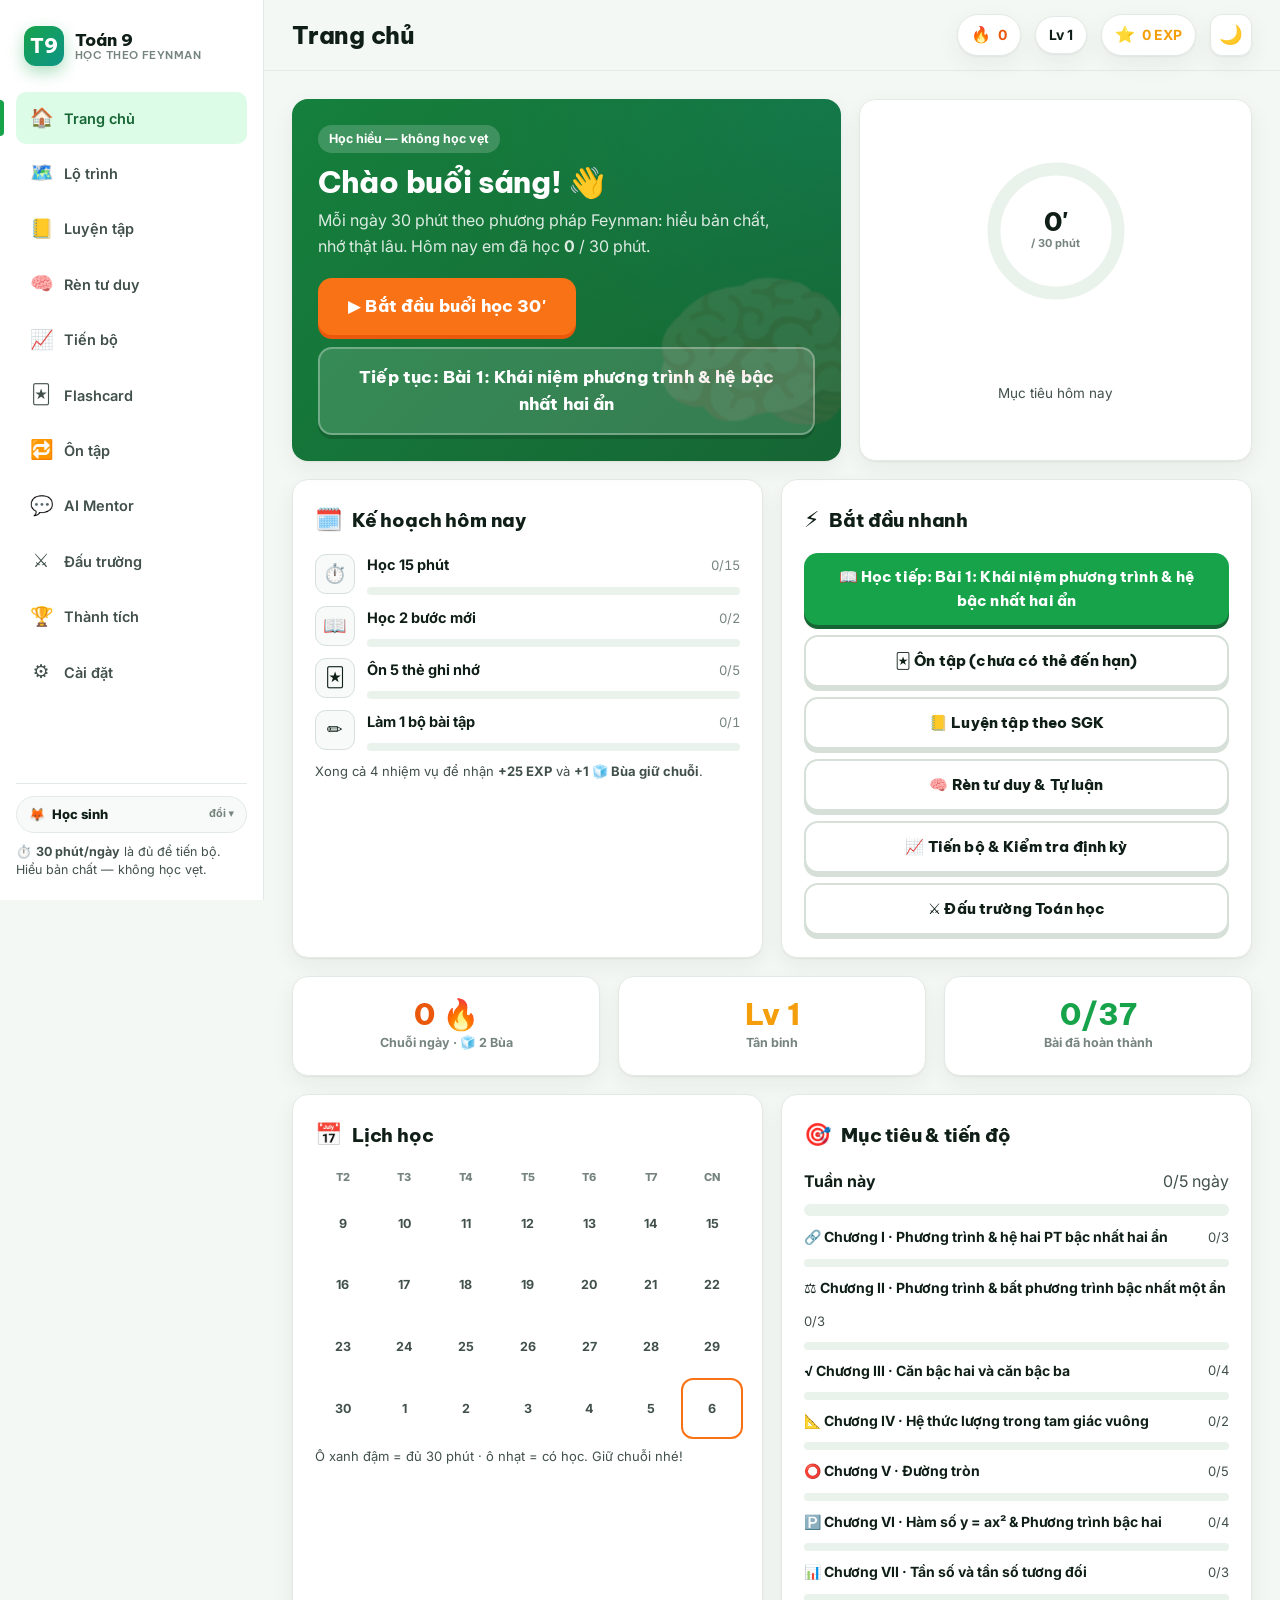
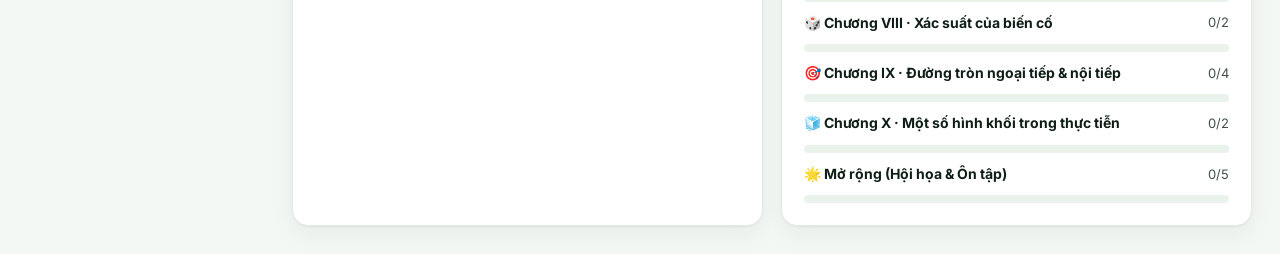
==== toan9-feynman/index.html @ 3c07d007 "Add files via upload" ====
<!doctype html>
<html lang="vi">
<head>
  <meta charset="utf-8" />
  <meta name="viewport" content="width=device-width, initial-scale=1, viewport-fit=cover" />
  <meta name="theme-color" content="#16a34a" />
  <meta name="description" content="Học Toán lớp 9 theo phương pháp Feynman: hiểu bản chất, nhớ thật lâu. 30 phút mỗi ngày, không học vẹt." />
  <title>Toán 9 · Học theo Feynman</title>

  <!-- Google Fonts: Be Vietnam Pro (tiêu đề) + Inter (nội dung). Có fallback font hệ thống nếu offline. -->
  <link rel="preconnect" href="https://fonts.googleapis.com" />
  <link rel="preconnect" href="https://fonts.gstatic.com" crossorigin />
  <link href="https://fonts.googleapis.com/css2?family=Be+Vietnam+Pro:wght@500;600;700;800&family=Inter:wght@400;500;600;700&display=swap" rel="stylesheet" />

  <link rel="stylesheet" href="assets/css/styles.css" />

  <!-- Lưới an toàn: bắt lỗi nạp file (404) và lỗi chạy để không bao giờ trắng trang. -->
  <script>
    window.__BOOT_ERRORS__ = [];
    window.addEventListener("error", function (e) {
      // Lỗi nạp tài nguyên (script/css): e.target là thẻ bị lỗi, không có e.message
      if (e && e.target && (e.target.tagName === "SCRIPT" || e.target.tagName === "LINK")) {
        window.__BOOT_ERRORS__.push("Không nạp được: " + (e.target.src || e.target.href));
      } else if (e && e.message) {
        window.__BOOT_ERRORS__.push(e.message);
      }
    }, true);
  </script>
  <link rel="manifest" href="manifest.webmanifest" />
  <meta name="theme-color" content="#16a34a" />
  <script>
    if ("serviceWorker" in navigator && /^https?:$/.test(location.protocol)) {
      window.addEventListener("load", function () {
        navigator.serviceWorker.register("sw.js").catch(function () {});
      });
    }
  </script>
</head>
<body>
  <div class="app">

    <!-- ===================== SIDEBAR (máy tính) ===================== -->
    <aside class="sidebar">
      <div class="brand">
        <div class="brand-mark">T9</div>
        <div class="brand-name">Toán 9<small>Học theo Feynman</small></div>
      </div>

      <nav class="nav">
        <a class="nav-item" href="#/dashboard"   data-route="dashboard"><span class="ic">🏠</span> Trang chủ</a>
        <a class="nav-item" href="#/lo-trinh"     data-route="lo-trinh"><span class="ic">🗺️</span> Lộ trình</a>
        <a class="nav-item" href="#/luyen-tap"    data-route="luyen-tap"><span class="ic">📒</span> Luyện tập</a>
        <a class="nav-item" href="#/tu-duy"        data-route="tu-duy"><span class="ic">🧠</span> Rèn tư duy</a>
        <a class="nav-item" href="#/tien-bo"       data-route="tien-bo"><span class="ic">📈</span> Tiến bộ</a>
        <a class="nav-item" href="#/flashcard"    data-route="flashcard"><span class="ic">🃏</span> Flashcard</a>
        <a class="nav-item" href="#/on-tap"       data-route="on-tap"><span class="ic">🔁</span> Ôn tập <span class="nav-badge" data-badge="ontap">0</span></a>
        <a class="nav-item" href="#/mentor"       data-route="mentor"><span class="ic">💬</span> AI Mentor</a>
        <a class="nav-item" href="#/game"         data-route="game"><span class="ic">⚔️</span> Đấu trường</a>
        <a class="nav-item" href="#/thanh-tich"   data-route="thanh-tich"><span class="ic">🏆</span> Thành tích</a>
        <a class="nav-item" href="#/cai-dat"      data-route="cai-dat"><span class="ic">⚙️</span> Cài đặt</a>
      </nav>

      <div class="sidebar-foot">
        <button class="profile-chip" id="profile-chip" title="Đổi thành viên">🦊 <span id="profile-chip-name">Học sinh</span> <small>đổi ▾</small></button>
        <p class="soft" style="font-size:12.5px;line-height:1.5">
          ⏱️ <b>30 phút/ngày</b> là đủ để tiến bộ.<br />
          Hiểu bản chất — không học vẹt.
        </p>
      </div>
    </aside>

    <!-- ===================== KHU VỰC CHÍNH ===================== -->
    <main class="main">

      <!-- Thanh trên cùng cho điện thoại -->
      <div class="mobile-top">
        <div class="brand">
          <div class="brand-mark">T9</div>
          <div class="brand-name">Toán 9<small>Học theo Feynman</small></div>
        </div>
        <a class="icon-btn" href="#/luyen-tap" title="Luyện tập" aria-label="Luyện tập">📒</a>
        <a class="icon-btn" href="#/game" title="Đấu trường" aria-label="Đấu trường">⚔️</a>
        <a class="icon-btn" href="#/thanh-tich" title="Thành tích" aria-label="Thành tích">🏆</a>
        <a class="icon-btn" href="#/cai-dat" title="Cài đặt" aria-label="Cài đặt">⚙️</a>
      </div>

      <!-- Thanh trên cùng cho máy tính -->
      <header class="topbar">
        <h1 id="view-title">Trang chủ</h1>
        <div class="spacer"></div>
        <span class="chip streak" id="chip-streak"><span class="ic flame">🔥</span> 0</span>
        <span class="chip" id="chip-level">Lv 1</span>
        <span class="chip exp" id="chip-exp"><span class="ic">⭐</span> 0 EXP</span>
        <button class="icon-btn" id="toggle-theme" title="Đổi giao diện sáng / tối" aria-label="Đổi giao diện sáng tối">🌙</button>
      </header>

      <!-- Nội dung từng trang được app.js dựng vào đây -->
      <div class="content">
        <div id="app-view"></div>
      </div>
    </main>

    <!-- Thanh điều hướng dưới cùng (điện thoại) -->
    <nav class="tabbar">
      <a href="#/dashboard"  data-route="dashboard"><span class="ic">🏠</span>Trang chủ</a>
      <a href="#/lo-trinh"   data-route="lo-trinh"><span class="ic">🗺️</span>Lộ trình</a>
      <a href="#/flashcard"  data-route="flashcard"><span class="ic">🃏</span>Thẻ</a>
      <a href="#/on-tap"     data-route="on-tap"><span class="ic">🔁</span>Ôn tập</a>
      <a href="#/mentor"     data-route="mentor"><span class="ic">💬</span>Mentor</a>
    </nav>

  </div>

  <!-- Vùng thông báo nổi + lớp pháo giấy khi hoàn thành -->
  <div class="toast-host"></div>
  <canvas id="confetti"></canvas>

  <!-- Nạp script THEO ĐÚNG THỨ TỰ phụ thuộc. Mỗi file gắn vào window.App. -->
  <script src="assets/js/data.js"></script>
  <script src="assets/js/storage.js"></script>
  <script src="assets/js/engine.js"></script>
  <script src="assets/js/app.js"></script>

  <!-- Watchdog: nếu sau khi tải xong mà nội dung vẫn trống, hiện hướng dẫn thay vì trắng trang. -->
  <script>
    (function () {
      function diagnose() {
        var view = document.getElementById("app-view");
        if (!view || view.innerHTML.trim().length > 0) return; // đã render OK → không làm gì

        var missing = [];
        if (!window.App || !window.App.DATA)    missing.push("data.js");
        if (!window.App || !window.App.Storage) missing.push("storage.js");
        if (!window.App || !window.App.Engine)  missing.push("engine.js");
        if (!window.App || !window.App.UI)      missing.push("app.js");

        var errs = window.__BOOT_ERRORS__ || [];
        var rows = "";
        if (missing.length) {
          rows +=
            '<p style="margin:0 0 10px"><b>Trình duyệt không nạp được các tệp:</b> ' +
            missing.join(", ") + ".</p>" +
            '<p style="margin:0 0 10px">Gần như chắc chắn do <b>máy chủ đang chạy sai thư mục gốc</b> ' +
            "(cổng 3000 thường là server của một dự án khác). Hãy thử một trong hai cách dưới đây.</p>";
        } else if (errs.length) {
          rows +=
            '<p style="margin:0 0 10px"><b>Có lỗi khi khởi động:</b></p><pre style="white-space:pre-wrap;' +
            'background:rgba(0,0,0,.05);padding:10px 12px;border-radius:10px;font-size:13px;margin:0 0 10px">' +
            errs.map(function (s) { return String(s); }).join("\n") + "</pre>";
        } else {
          rows += '<p style="margin:0 0 10px">Nội dung chưa hiện ra. Hãy thử tải lại trang (Ctrl/Cmd + Shift + R).</p>';
        }

        view.innerHTML =
          '<div style="max-width:640px;margin:32px auto;padding:24px 26px;border:1px solid rgba(0,0,0,.12);' +
          'border-radius:16px;font-family:system-ui,sans-serif;line-height:1.6;color:#1f2937;background:#fff">' +
          '<h2 style="margin:0 0 12px;font-size:20px">⚠️ Chưa tải được nội dung</h2>' +
          rows +
          '<p style="margin:14px 0 6px"><b>Cách 1 — Đơn giản nhất:</b> đóng máy chủ, rồi <b>nhấp đúp trực tiếp vào tệp ' +
          "<code>index.html</code></b> để mở bằng trình duyệt. Không cần server.</p>" +
          '<p style="margin:0 0 6px"><b>Cách 2 — Chạy server đúng thư mục:</b> mở terminal <b>ngay trong thư mục ' +
          "<code>toan9-feynman</code></b> (chứa <code>index.html</code>) rồi chạy <code>npx serve</code> " +
          "hoặc <code>py -m http.server 8000</code>, sau đó mở đúng cổng được in ra.</p>" +
          '<p style="margin:10px 0 0;color:#6b7280;font-size:13px">Mẹo: nhấn F12 → tab Console/Network để xem tệp nào bị lỗi 404.</p>' +
          "</div>";
      }
      if (document.readyState === "complete") setTimeout(diagnose, 600);
      else window.addEventListener("load", function () { setTimeout(diagnose, 600); });
    })();
  </script>
</body>
</html>
---- toan9-feynman/assets/css/styles.css ----
/* =========================================================================
   TOÁN 9 · FEYNMAN  —  Hệ thống thiết kế (Design System)
   -------------------------------------------------------------------------
   Triết lý màu: Xanh (phát triển/đúng) · Cam (lửa streak/năng lượng) · Trắng.
   Cảm hứng: Duolingo (nút bấm 3D) + Khan Academy (tiến độ rõ) + Notion (sạch).
   Toàn bộ theme điều khiển bằng CSS variables -> đổi Dark mode chỉ 1 dòng.
   ========================================================================= */

/* ----------------------------- 1. TOKENS -------------------------------- */
:root {
  /* Bảng màu thương hiệu */
  --green-500: #16a34a;
  --green-600: #15803d;
  --green-700: #166534;
  --green-100: #dcfce7;
  --teal-500:  #0d9488;
  --orange-500:#f97316;
  --orange-600:#ea580c;
  --amber-400: #fbbf24;
  --amber-500: #f59e0b;
  --rose-500:  #f43f5e;
  --sky-500:   #0ea5e9;
  --violet-500:#8b5cf6;

  /* Theme SÁNG (mặc định) */
  --bg:          #f4f8f5;
  --bg-2:        #eaf2ec;
  --surface:     #ffffff;
  --surface-2:   #f7faf8;
  --border:      #e3eae5;
  --border-2:    #d6e0d9;
  --ink:         #0f1f17;
  --ink-soft:    #41504a;
  --ink-faint:   #76847e;
  --brand:       var(--green-500);
  --brand-strong:var(--green-600);
  --brand-deep:  var(--green-700);
  --brand-soft:  var(--green-100);
  --accent:      var(--orange-500);
  --accent-deep: var(--orange-600);
  --gold:        var(--amber-500);
  --shadow:      0 1px 2px rgba(16,40,28,.06), 0 8px 24px rgba(16,40,28,.06);
  --shadow-lg:   0 12px 40px rgba(16,40,28,.14);
  --ring:        0 0 0 4px rgba(22,163,74,.18);

  /* Hình học */
  --r-sm: 10px;  --r: 16px;  --r-lg: 22px;  --r-pill: 999px;
  --pad: clamp(16px, 2.5vw, 28px);
  --maxw: 1180px;

  /* Chữ */
  --font-display: "Be Vietnam Pro", "Nunito", system-ui, sans-serif;
  --font-body: "Inter", "Be Vietnam Pro", system-ui, -apple-system, sans-serif;
  --font-mono: "JetBrains Mono", ui-monospace, "SFMono-Regular", monospace;
}

/* Theme TỐI */
html[data-theme="dark"] {
  --bg:          #0a1411;
  --bg-2:        #0d1a15;
  --surface:     #12201a;
  --surface-2:   #16271f;
  --border:      #213328;
  --border-2:    #2c4435;
  --ink:         #e7f0ea;
  --ink-soft:    #a9bcb2;
  --ink-faint:   #7c9088;
  --brand:       #22c55e;
  --brand-strong:#16a34a;
  --brand-deep:  #4ade80;
  --brand-soft:  #14321f;
  --accent:      #fb923c;
  --accent-deep: #f97316;
  --gold:        #fbbf24;
  --shadow:      0 1px 2px rgba(0,0,0,.3), 0 10px 30px rgba(0,0,0,.4);
  --shadow-lg:   0 16px 50px rgba(0,0,0,.55);
  --ring:        0 0 0 4px rgba(34,197,94,.25);
}

/* --------------------------- 2. RESET / BASE ---------------------------- */
*, *::before, *::after { box-sizing: border-box; }
* { margin: 0; }
html { -webkit-text-size-adjust: 100%; scroll-behavior: smooth; }
body {
  font-family: var(--font-body);
  background: var(--bg);
  color: var(--ink);
  line-height: 1.6;
  font-size: 16px;
  -webkit-font-smoothing: antialiased;
  text-rendering: optimizeLegibility;
  min-height: 100dvh;
  transition: background .35s ease, color .35s ease;
}
h1, h2, h3, h4, h5 { font-family: var(--font-display); line-height: 1.18; font-weight: 800; letter-spacing: -.01em; }
a { color: inherit; text-decoration: none; }
button, input, textarea, select { font: inherit; color: inherit; }
button { cursor: pointer; border: none; background: none; }
img, svg, canvas { display: block; max-width: 100%; }
ul { list-style: none; padding: 0; }
::selection { background: var(--brand-soft); color: var(--brand-deep); }
:focus-visible { outline: none; box-shadow: var(--ring); border-radius: var(--r-sm); }

/* Thanh cuộn mảnh */
*::-webkit-scrollbar { width: 10px; height: 10px; }
*::-webkit-scrollbar-thumb { background: var(--border-2); border-radius: 999px; border: 2px solid var(--bg); }
*::-webkit-scrollbar-track { background: transparent; }

/* --------------------------- 3. KHUNG LAYOUT ---------------------------- */
.app {
  display: grid;
  grid-template-columns: 264px 1fr;
  min-height: 100dvh;
}

/* Sidebar (desktop) */
.sidebar {
  position: sticky; top: 0; align-self: start;
  height: 100dvh;
  background: var(--surface);
  border-right: 1px solid var(--border);
  display: flex; flex-direction: column;
  padding: 20px 16px;
  gap: 6px;
  z-index: 30;
}
.brand { display: flex; align-items: center; gap: 11px; padding: 6px 8px 16px; }
.brand-mark {
  width: 40px; height: 40px; border-radius: 12px; flex-shrink: 0;
  background: linear-gradient(135deg, var(--brand) 0%, var(--teal-500) 100%);
  display: grid; place-items: center; color: #fff; font-weight: 800;
  font-family: var(--font-display); font-size: 20px;
  box-shadow: 0 6px 16px rgba(22,163,74,.35);
}
.brand-name { font-family: var(--font-display); font-weight: 800; font-size: 17px; line-height: 1.1; }
.brand-name small { display: block; font-size: 11px; font-weight: 600; color: var(--ink-faint); letter-spacing: .04em; text-transform: uppercase; }

.nav { display: flex; flex-direction: column; gap: 3px; margin-top: 4px; }
.nav-item {
  display: flex; align-items: center; gap: 12px;
  padding: 11px 14px; border-radius: var(--r-sm);
  color: var(--ink-soft); font-weight: 600; font-size: 14.5px;
  transition: background .15s, color .15s, transform .08s;
  position: relative;
}
.nav-item .ic { font-size: 19px; width: 22px; text-align: center; }
.nav-item:hover { background: var(--surface-2); color: var(--ink); }
.nav-item.active { background: var(--brand-soft); color: var(--brand-deep); }
.nav-item.active::before {
  content: ""; position: absolute; left: -16px; top: 8px; bottom: 8px;
  width: 4px; border-radius: 0 4px 4px 0; background: var(--brand);
}
.nav-badge {
  margin-left: auto; background: var(--accent); color: #fff;
  font-size: 11px; font-weight: 800; padding: 1px 8px; border-radius: 999px; min-width: 20px; text-align: center;
}
.sidebar-foot { margin-top: auto; padding-top: 12px; border-top: 1px solid var(--border); }

/* Vùng nội dung chính */
.main { min-width: 0; display: flex; flex-direction: column; }
.topbar {
  position: sticky; top: 0; z-index: 20;
  display: flex; align-items: center; gap: 14px;
  padding: 14px var(--pad);
  background: color-mix(in srgb, var(--bg) 82%, transparent);
  backdrop-filter: saturate(140%) blur(10px);
  border-bottom: 1px solid var(--border);
}
.topbar h1 { font-size: clamp(18px, 2.4vw, 24px); }
.topbar .spacer { flex: 1; }
.content { padding: var(--pad); max-width: var(--maxw); width: 100%; margin: 0 auto; }
.view { animation: fade-up .4s cubic-bezier(.2,.7,.2,1) both; }

/* Mobile nav (ẩn ở desktop) */
.mobile-top, .tabbar { display: none; }

/* --------------------------- 4. STAT CHIPS ------------------------------ */
.chip {
  display: inline-flex; align-items: center; gap: 7px;
  background: var(--surface); border: 1px solid var(--border);
  padding: 7px 13px; border-radius: var(--r-pill);
  font-weight: 700; font-size: 14px; box-shadow: var(--shadow);
}
.chip .ic { font-size: 16px; }
.chip.streak { color: var(--accent-deep); }
.chip.exp { color: var(--gold); }
.icon-btn {
  width: 42px; height: 42px; border-radius: 12px;
  display: grid; place-items: center; font-size: 19px;
  background: var(--surface); border: 1px solid var(--border);
  box-shadow: var(--shadow); transition: transform .12s, background .15s;
}
.icon-btn:hover { transform: translateY(-1px); background: var(--surface-2); }
.icon-btn:active { transform: translateY(0); }

/* --------------------------- 5. CARD & BUTTON --------------------------- */
.card {
  background: var(--surface); border: 1px solid var(--border);
  border-radius: var(--r); padding: 22px;
  box-shadow: var(--shadow);
}
.card-pad-lg { padding: 26px; }
.section-title { display: flex; align-items: center; gap: 10px; margin-bottom: 16px; }
.section-title h2 { font-size: 19px; }
.section-title .ic { font-size: 22px; }
.muted { color: var(--ink-faint); }
.soft  { color: var(--ink-soft); }

/* Nút "bấm được" kiểu Duolingo: có viền đáy 3D */
.btn {
  --c: var(--brand); --c2: var(--brand-deep);
  display: inline-flex; align-items: center; justify-content: center; gap: 9px;
  font-family: var(--font-display); font-weight: 800; font-size: 15px;
  color: #fff; background: var(--c);
  padding: 12px 22px; border-radius: 14px;
  box-shadow: 0 4px 0 var(--c2); border: none;
  transition: transform .06s ease, box-shadow .06s ease, filter .15s;
  letter-spacing: .01em; text-transform: none;
}
.btn:hover { filter: brightness(1.04); }
.btn:active { transform: translateY(3px); box-shadow: 0 1px 0 var(--c2); }
.btn:disabled { opacity: .5; cursor: not-allowed; transform: none; box-shadow: 0 4px 0 var(--c2); }
.btn.accent { --c: var(--accent); --c2: var(--accent-deep); }
.btn.ghost {
  color: var(--ink); background: var(--surface);
  border: 2px solid var(--border-2); box-shadow: 0 4px 0 var(--border-2);
}
.btn.ghost:active { box-shadow: 0 1px 0 var(--border-2); }
.btn.sm { padding: 8px 15px; font-size: 13.5px; border-radius: 11px; box-shadow: 0 3px 0 var(--c2); }
.btn.lg { padding: 15px 30px; font-size: 17px; }
.btn.block { display: flex; width: 100%; }

.pill {
  display: inline-flex; align-items: center; gap: 6px;
  font-size: 12.5px; font-weight: 700; padding: 4px 11px;
  border-radius: 999px; background: var(--surface-2); color: var(--ink-soft);
  border: 1px solid var(--border);
}
.pill.green { background: var(--brand-soft); color: var(--brand-deep); border-color: transparent; }
.pill.orange{ background: color-mix(in srgb, var(--accent) 16%, transparent); color: var(--accent-deep); border-color: transparent; }
.pill.gold  { background: color-mix(in srgb, var(--gold) 20%, transparent); color: var(--amber-500); border-color: transparent; }

/* --------------------------- 6. TIẾN ĐỘ -------------------------------- */
.progress { height: 12px; background: var(--bg-2); border-radius: 999px; overflow: hidden; }
.progress > span {
  display: block; height: 100%; border-radius: 999px;
  background: linear-gradient(90deg, var(--brand) 0%, var(--teal-500) 100%);
  transition: width .8s cubic-bezier(.2,.8,.2,1);
}
.progress.thin { height: 8px; }

/* Vòng tròn tiến độ (SVG) */
.ring-wrap { position: relative; display: grid; place-items: center; }
.ring-wrap .ring-label { position: absolute; text-align: center; }
.ring-wrap .ring-label .big { font-family: var(--font-display); font-weight: 800; font-size: 26px; line-height: 1; }
.ring-wrap .ring-label .sub { font-size: 11px; color: var(--ink-faint); font-weight: 700; }
.ring-bg { stroke: var(--bg-2); }
.ring-fg { stroke: var(--brand); stroke-linecap: round; transition: stroke-dashoffset 1s cubic-bezier(.2,.8,.2,1); }

/* --------------------------- 7. DASHBOARD GRID -------------------------- */
.grid { display: grid; gap: 18px; }
.cols-3 { grid-template-columns: repeat(3, 1fr); }
.cols-2 { grid-template-columns: repeat(2, 1fr); }
.dash-hero {
  grid-template-columns: 1.4fr 1fr;
  align-items: stretch;
}
.hero-card {
  background:
    radial-gradient(120% 140% at 100% 0%, color-mix(in srgb, var(--teal-500) 22%, transparent) 0%, transparent 55%),
    linear-gradient(135deg, var(--brand-strong), var(--brand-deep));
  color: #fff; border: none; overflow: hidden; position: relative;
}
.hero-card h2 { font-size: clamp(22px, 3vw, 30px); color: #fff; }
.hero-card .lead { color: rgba(255,255,255,.85); max-width: 46ch; margin: 8px 0 18px; }
.hero-card .deco {
  position: absolute; right: -30px; bottom: -40px; font-size: 180px; opacity: .12; transform: rotate(-12deg); pointer-events: none;
}

/* Lịch streak */
.calendar { display: grid; grid-template-columns: repeat(7, 1fr); gap: 6px; }
.cal-dow { text-align: center; font-size: 11px; font-weight: 800; color: var(--ink-faint); padding-bottom: 4px; }
.cal-cell {
  aspect-ratio: 1; border-radius: 9px; display: grid; place-items: center;
  font-size: 12.5px; font-weight: 700; color: var(--ink-soft);
  background: var(--surface-2); border: 1px solid var(--border);
}
.cal-cell.empty { background: transparent; border: none; }
.cal-cell.done { background: var(--brand); color: #fff; border-color: transparent; box-shadow: 0 4px 10px rgba(22,163,74,.3); }
.cal-cell.today { outline: 2px solid var(--accent); outline-offset: 1px; }
.cal-cell.partial { background: var(--brand-soft); color: var(--brand-deep); border-color: transparent; }

/* --------------------------- 8. LỘ TRÌNH (PATH) ------------------------- */
.chapter { margin-bottom: 26px; }
.chapter-head { display: flex; align-items: center; gap: 12px; margin-bottom: 14px; }
.chapter-icon { width: 44px; height: 44px; border-radius: 13px; display: grid; place-items: center; font-size: 22px; color: #fff; flex-shrink: 0; }
.lesson-grid { display: grid; grid-template-columns: repeat(auto-fill, minmax(225px, 1fr)); gap: 14px; }
.lesson-card {
  background: var(--surface); border: 1px solid var(--border); border-radius: var(--r);
  padding: 18px; box-shadow: var(--shadow); cursor: pointer;
  transition: transform .14s ease, box-shadow .14s ease, border-color .14s;
  display: flex; flex-direction: column; gap: 10px; position: relative; overflow: hidden;
}
.lesson-card:hover { transform: translateY(-3px); box-shadow: var(--shadow-lg); border-color: var(--border-2); }
.lesson-card .l-emoji { font-size: 30px; }
.lesson-card h3 { font-size: 16px; }
.lesson-card.locked { opacity: .6; cursor: not-allowed; }
.lesson-card.locked:hover { transform: none; box-shadow: var(--shadow); }
.lesson-card .done-tick {
  position: absolute; top: 12px; right: 12px; width: 26px; height: 26px; border-radius: 50%;
  background: var(--brand); color: #fff; display: grid; place-items: center; font-size: 15px; font-weight: 800;
}
.lesson-card .l-progress { margin-top: auto; }

/* --------------------------- 9. BÀI HỌC FEYNMAN ------------------------- */
.lesson-layout { display: grid; grid-template-columns: 240px 1fr; gap: 22px; align-items: start; }
.steps-rail { position: sticky; top: 86px; display: flex; flex-direction: column; gap: 4px; }
.step-link {
  display: flex; gap: 12px; align-items: flex-start; padding: 12px 14px; border-radius: 12px;
  color: var(--ink-soft); transition: background .15s; cursor: pointer;
}
.step-link:hover { background: var(--surface-2); }
.step-link.active { background: var(--brand-soft); }
.step-link.active .step-num { background: var(--brand); color: #fff; }
.step-link.active .step-t { color: var(--brand-deep); }
.step-link.done .step-num { background: var(--brand); color: #fff; }
.step-num {
  width: 28px; height: 28px; border-radius: 50%; flex-shrink: 0;
  background: var(--bg-2); color: var(--ink-soft); display: grid; place-items: center;
  font-weight: 800; font-size: 14px; font-family: var(--font-display);
}
.step-t { font-weight: 700; font-size: 13.5px; line-height: 1.3; }
.step-t small { display: block; font-weight: 600; font-size: 11.5px; color: var(--ink-faint); }

.step-panel { animation: fade-up .35s ease both; }
.step-eyebrow { display: inline-flex; align-items: center; gap: 8px; font-weight: 800; font-size: 12.5px; letter-spacing: .08em; text-transform: uppercase; color: var(--brand); margin-bottom: 8px; }
.prose { font-size: 16.5px; color: var(--ink-soft); }
.prose p { margin: 0 0 14px; }
.prose strong { color: var(--ink); font-weight: 700; }
.prose h3 { color: var(--ink); margin: 22px 0 10px; font-size: 18px; }
.prose ul.bullets { display: flex; flex-direction: column; gap: 8px; margin: 0 0 14px; }
.prose ul.bullets li { padding-left: 26px; position: relative; }
.prose ul.bullets li::before { content: "✦"; position: absolute; left: 0; color: var(--brand); font-weight: 800; }

/* Hộp ẩn dụ "giải thích như cho lớp 5" */
.eli5 {
  background: linear-gradient(135deg, color-mix(in srgb, var(--gold) 14%, var(--surface)), var(--surface));
  border: 1px solid color-mix(in srgb, var(--gold) 40%, var(--border));
  border-radius: var(--r); padding: 18px 20px; margin: 4px 0 18px;
  display: flex; gap: 14px;
}
.eli5 .e-ic { font-size: 30px; line-height: 1; }
.eli5 .e-body { font-size: 16.5px; }
.eli5 .e-body b { color: var(--ink); }

/* Thẻ ứng dụng thực tế */
.apps-grid { display: grid; grid-template-columns: repeat(auto-fit, minmax(220px,1fr)); gap: 14px; }
.app-card { background: var(--surface-2); border: 1px solid var(--border); border-radius: var(--r); padding: 16px; }
.app-card .a-ic { font-size: 26px; margin-bottom: 8px; }
.app-card h4 { font-size: 15px; margin-bottom: 5px; }
.app-card p { font-size: 14px; color: var(--ink-soft); margin: 0; }

/* Minh hoạ SVG */
.figure { background: var(--surface-2); border: 1px solid var(--border); border-radius: var(--r); padding: 18px; text-align: center; }
.figure figcaption { margin-top: 10px; font-size: 13.5px; color: var(--ink-faint); font-weight: 600; }
.figure svg { margin: 0 auto; }

/* Bước 4 – ô tự giải thích */
.feynman-box textarea {
  width: 100%; min-height: 130px; resize: vertical;
  background: var(--surface-2); border: 1.5px solid var(--border-2);
  border-radius: var(--r); padding: 14px 16px; font-size: 15.5px; line-height: 1.6;
  transition: border-color .15s, box-shadow .15s;
}
.feynman-box textarea:focus { border-color: var(--brand); box-shadow: var(--ring); }
.feedback { margin-top: 16px; border-radius: var(--r); padding: 16px 18px; animation: fade-up .35s ease both; }
.feedback.good { background: var(--brand-soft); border: 1px solid color-mix(in srgb, var(--brand) 35%, transparent); }
.feedback.mid  { background: color-mix(in srgb, var(--gold) 14%, var(--surface)); border: 1px solid color-mix(in srgb, var(--gold) 40%, var(--border)); }
.feedback h4 { margin-bottom: 8px; }
.cover-meter { height: 10px; border-radius: 999px; background: var(--bg-2); overflow: hidden; margin: 10px 0; }
.cover-meter > span { display: block; height: 100%; background: linear-gradient(90deg, var(--gold), var(--brand)); transition: width .8s; }
.kw { display: inline-flex; align-items: center; gap: 5px; padding: 3px 10px; border-radius: 999px; font-size: 12.5px; font-weight: 700; margin: 3px 4px 0 0; }
.kw.hit { background: var(--brand-soft); color: var(--brand-deep); }
.kw.miss{ background: color-mix(in srgb, var(--rose-500) 14%, transparent); color: var(--rose-500); }

/* --------------------------- 10. BÀI TẬP / QUIZ ------------------------- */
.tabs { display: inline-flex; gap: 4px; background: var(--surface-2); border: 1px solid var(--border); padding: 4px; border-radius: 14px; }
.tab { padding: 8px 16px; border-radius: 10px; font-weight: 700; font-size: 14px; color: var(--ink-soft); transition: .15s; }
.tab.active { background: var(--surface); color: var(--ink); box-shadow: var(--shadow); }
.tab .dot { display: inline-block; width: 8px; height: 8px; border-radius: 50%; margin-right: 6px; }
.tab[data-d="easy"] .dot { background: var(--brand); }
.tab[data-d="medium"] .dot { background: var(--gold); }
.tab[data-d="hard"] .dot { background: var(--rose-500); }

.q-card { background: var(--surface); border: 1px solid var(--border); border-radius: var(--r); padding: 22px; box-shadow: var(--shadow); }
.q-head { display: flex; align-items: center; gap: 12px; margin-bottom: 6px; }
.q-counter { font-family: var(--font-display); font-weight: 800; color: var(--ink-faint); font-size: 14px; }
.q-text { font-size: 18px; font-weight: 600; margin: 8px 0 18px; color: var(--ink); }
.q-text .math { font-family: var(--font-mono); background: var(--surface-2); padding: 1px 6px; border-radius: 6px; }

.options { display: grid; gap: 10px; }
.opt {
  text-align: left; padding: 14px 16px; border-radius: 14px;
  background: var(--surface); border: 2px solid var(--border-2);
  font-weight: 600; font-size: 15.5px; transition: .12s; display: flex; align-items: center; gap: 12px;
}
.opt .opt-key { width: 28px; height: 28px; border-radius: 8px; background: var(--surface-2); display: grid; place-items: center; font-weight: 800; flex-shrink: 0; font-family: var(--font-display); }
.opt:hover:not(.locked) { border-color: var(--brand); background: var(--surface-2); }
.opt.selected { border-color: var(--brand); background: var(--brand-soft); }
.opt.correct { border-color: var(--brand); background: var(--brand-soft); }
.opt.correct .opt-key { background: var(--brand); color: #fff; }
.opt.wrong { border-color: var(--rose-500); background: color-mix(in srgb, var(--rose-500) 12%, transparent); }
.opt.wrong .opt-key { background: var(--rose-500); color: #fff; }
.opt.locked { cursor: default; }

.fill-input { width: 100%; padding: 14px 16px; border-radius: 14px; border: 2px solid var(--border-2); font-size: 17px; font-weight: 600; background: var(--surface); }
.fill-input:focus { border-color: var(--brand); box-shadow: var(--ring); }
.fill-input.correct { border-color: var(--brand); background: var(--brand-soft); }
.fill-input.wrong { border-color: var(--rose-500); }

/* Ghép cặp */
.match-grid { display: grid; grid-template-columns: 1fr 1fr; gap: 22px; }
.match-col { display: flex; flex-direction: column; gap: 10px; }
.match-item { padding: 13px 15px; border-radius: 12px; border: 2px solid var(--border-2); background: var(--surface); font-weight: 600; text-align: left; transition: .12s; }
.match-item:hover { border-color: var(--brand); }
.match-item.picked { border-color: var(--accent); background: color-mix(in srgb, var(--accent) 12%, transparent); }
.match-item.matched { border-color: var(--brand); background: var(--brand-soft); color: var(--brand-deep); cursor: default; }
.match-item.matched::after { content: "✓"; float: right; font-weight: 800; }

.solution {
  margin-top: 16px; border-left: 3px solid var(--brand); background: var(--surface-2);
  border-radius: 0 var(--r) var(--r) 0; padding: 14px 18px; animation: fade-up .3s ease both;
}
.solution h4 { font-size: 14px; color: var(--brand-deep); margin-bottom: 8px; }
.solution ol { padding-left: 20px; display: flex; flex-direction: column; gap: 6px; }
.solution ol li { font-size: 14.5px; color: var(--ink-soft); }
.solution .math { font-family: var(--font-mono); }

/* --------------------------- 11. ĐỒ THỊ TƯƠNG TÁC ---------------------- */
.graph-stage { background: var(--surface-2); border: 1px solid var(--border); border-radius: var(--r); padding: 14px; }
.graph-canvas { width: 100%; height: auto; touch-action: none; cursor: grab; border-radius: 12px; }
.graph-canvas:active { cursor: grabbing; }
.slider-row { display: flex; align-items: center; gap: 12px; margin-top: 8px; }
.slider-row label { font-weight: 700; min-width: 92px; font-size: 14px; }
.slider-row .val { font-family: var(--font-mono); font-weight: 700; color: var(--brand-deep); min-width: 54px; text-align: right; }
input[type=range] { -webkit-appearance: none; appearance: none; flex: 1; height: 8px; border-radius: 999px; background: var(--bg-2); }
input[type=range]::-webkit-slider-thumb { -webkit-appearance: none; width: 22px; height: 22px; border-radius: 50%; background: var(--brand); border: 3px solid var(--surface); box-shadow: var(--shadow); cursor: grab; }
input[type=range]::-moz-range-thumb { width: 22px; height: 22px; border-radius: 50%; background: var(--brand); border: 3px solid var(--surface); cursor: grab; }
.equation-readout { font-family: var(--font-mono); font-size: 20px; font-weight: 700; text-align: center; padding: 10px; background: var(--surface); border-radius: 12px; border: 1px solid var(--border); }

/* --------------------------- 12. FLASHCARD ----------------------------- */
.flash-scene { perspective: 1400px; max-width: 540px; margin: 0 auto; }
.flash {
  position: relative; width: 100%; aspect-ratio: 16/10; cursor: pointer;
  transform-style: preserve-3d; transition: transform .6s cubic-bezier(.2,.8,.2,1);
}
.flash.flipped { transform: rotateY(180deg); }
.flash-face {
  position: absolute; inset: 0; backface-visibility: hidden;
  border-radius: var(--r-lg); padding: 28px; display: grid; place-items: center; text-align: center;
  box-shadow: var(--shadow-lg);
}
.flash-front { background: linear-gradient(160deg, var(--surface), var(--surface-2)); border: 1px solid var(--border); }
.flash-back { background: linear-gradient(160deg, var(--brand-strong), var(--brand-deep)); color: #fff; transform: rotateY(180deg); }
.flash-face .f-label { position: absolute; top: 16px; left: 20px; font-size: 11px; font-weight: 800; letter-spacing: .1em; text-transform: uppercase; opacity: .6; }
.flash-face .f-text { font-size: clamp(20px, 3.6vw, 28px); font-weight: 700; font-family: var(--font-display); }
.flash-hint { text-align: center; color: var(--ink-faint); font-size: 13px; margin-top: 14px; }
.srs-actions { display: flex; gap: 12px; justify-content: center; margin-top: 18px; }

/* --------------------------- 13. AI MENTOR ----------------------------- */
.chat-wrap { display: flex; flex-direction: column; height: min(70dvh, 640px); }
.chat-log { flex: 1; overflow-y: auto; display: flex; flex-direction: column; gap: 14px; padding: 6px 4px; }
.msg { display: flex; gap: 10px; max-width: 86%; animation: fade-up .3s ease both; }
.msg .av { width: 36px; height: 36px; border-radius: 11px; flex-shrink: 0; display: grid; place-items: center; font-size: 18px; }
.msg.bot .av { background: linear-gradient(135deg, var(--brand), var(--teal-500)); color: #fff; }
.msg.me { align-self: flex-end; flex-direction: row-reverse; }
.msg.me .av { background: var(--accent); color: #fff; }
.bubble { padding: 12px 16px; border-radius: 16px; font-size: 15px; line-height: 1.55; }
.msg.bot .bubble { background: var(--surface-2); border: 1px solid var(--border); border-top-left-radius: 5px; }
.msg.me .bubble { background: var(--brand); color: #fff; border-top-right-radius: 5px; }
.bubble b { font-weight: 700; }
.suggest-row { display: flex; flex-wrap: wrap; gap: 8px; margin: 10px 0; }
.suggest { font-size: 13px; font-weight: 600; padding: 8px 13px; border-radius: 999px; background: var(--surface); border: 1px solid var(--border-2); color: var(--ink-soft); transition: .15s; }
.suggest:hover { border-color: var(--brand); color: var(--brand-deep); }
.chat-input { display: flex; gap: 10px; margin-top: 12px; }
.chat-input input { flex: 1; padding: 13px 16px; border-radius: 14px; border: 2px solid var(--border-2); background: var(--surface); font-size: 15px; }
.chat-input input:focus { border-color: var(--brand); box-shadow: var(--ring); }

/* --------------------------- 14. THÀNH TÍCH ---------------------------- */
.badge-grid { display: grid; grid-template-columns: repeat(auto-fill, minmax(150px,1fr)); gap: 14px; }
.badge { text-align: center; padding: 20px 14px; border-radius: var(--r); background: var(--surface); border: 1px solid var(--border); box-shadow: var(--shadow); transition: transform .14s; }
.badge:hover { transform: translateY(-3px); }
.badge .b-emoji { font-size: 42px; filter: saturate(1.1); }
.badge.locked .b-emoji { filter: grayscale(1); opacity: .35; }
.badge h4 { font-size: 15px; margin: 8px 0 3px; }
.badge p { font-size: 12.5px; color: var(--ink-faint); margin: 0; }
.badge.unlocked { border-color: color-mix(in srgb, var(--gold) 45%, var(--border)); background: linear-gradient(160deg, color-mix(in srgb, var(--gold) 10%, var(--surface)), var(--surface)); }

.level-bar { display: flex; align-items: center; gap: 16px; }
.level-medal { width: 64px; height: 64px; border-radius: 18px; flex-shrink:0; display: grid; place-items: center; font-family: var(--font-display); font-weight: 800; font-size: 24px; color: #fff; background: linear-gradient(135deg, var(--gold), var(--accent)); box-shadow: 0 8px 20px rgba(245,158,11,.4); }

/* --------------------------- 15. SESSION 30' --------------------------- */
.phase-list { display: flex; flex-direction: column; gap: 10px; }
.phase { display: flex; align-items: center; gap: 14px; padding: 16px; border-radius: var(--r); border: 1.5px solid var(--border); background: var(--surface); transition: .2s; }
.phase.active { border-color: var(--brand); background: var(--brand-soft); }
.phase.done { opacity: .65; }
.phase .p-num { width: 38px; height: 38px; border-radius: 12px; background: var(--surface-2); display: grid; place-items: center; font-weight: 800; font-family: var(--font-display); flex-shrink: 0; }
.phase.active .p-num { background: var(--brand); color: #fff; }
.phase .p-min { margin-left: auto; font-weight: 800; color: var(--ink-faint); font-family: var(--font-mono); }
.timer-big { font-family: var(--font-mono); font-weight: 700; font-size: clamp(42px, 8vw, 64px); text-align: center; letter-spacing: 2px; }

/* --------------------------- 16. TIỆN ÍCH ------------------------------ */
.skeleton { background: linear-gradient(90deg, var(--bg-2) 25%, var(--surface-2) 50%, var(--bg-2) 75%); background-size: 200% 100%; animation: shimmer 1.3s infinite; border-radius: var(--r); }
.skel-line { height: 14px; margin: 8px 0; border-radius: 6px; }
.empty-state { text-align: center; padding: 50px 20px; color: var(--ink-faint); }
.empty-state .e-emoji { font-size: 56px; margin-bottom: 10px; }
.toast-host { position: fixed; bottom: 22px; left: 50%; transform: translateX(-50%); z-index: 200; display: flex; flex-direction: column; gap: 10px; align-items: center; pointer-events: none; }
.toast {
  background: var(--ink); color: var(--bg); padding: 12px 20px; border-radius: 14px;
  font-weight: 700; box-shadow: var(--shadow-lg); display: flex; align-items: center; gap: 10px;
  animation: toast-in .4s cubic-bezier(.2,.8,.2,1) both;
}
.toast .t-ic { font-size: 20px; }
#confetti { position: fixed; inset: 0; pointer-events: none; z-index: 150; }
.divider { height: 1px; background: var(--border); margin: 22px 0; }
.row { display: flex; align-items: center; gap: 12px; flex-wrap: wrap; }
.between { justify-content: space-between; }
.mt { margin-top: 18px; } .mt-sm { margin-top: 10px; } .mb { margin-bottom: 18px; }
.text-c { text-align: center; }
.stat-num { font-family: var(--font-display); font-weight: 800; font-size: 30px; line-height: 1; }
.stat-lbl { font-size: 12.5px; color: var(--ink-faint); font-weight: 700; margin-top: 4px; }

/* Switch dark mode trong settings */
.switch { width: 52px; height: 30px; border-radius: 999px; background: var(--border-2); position: relative; transition: background .2s; flex-shrink: 0; }
.switch.on { background: var(--brand); }
.switch::after { content: ""; position: absolute; top: 3px; left: 3px; width: 24px; height: 24px; border-radius: 50%; background: #fff; transition: transform .2s; box-shadow: var(--shadow); }
.switch.on::after { transform: translateX(22px); }
.setting-row { display: flex; align-items: center; gap: 14px; padding: 14px 0; border-bottom: 1px solid var(--border); }
.setting-row:last-child { border-bottom: none; }
.setting-row .s-text { flex: 1; }
.setting-row .s-text b { display: block; }
.setting-row .s-text span { font-size: 13.5px; color: var(--ink-faint); }

/* --------------------------- 17. ANIMATIONS ---------------------------- */
@keyframes fade-up { from { opacity: 0; transform: translateY(10px); } to { opacity: 1; transform: none; } }
@keyframes shimmer { to { background-position: -200% 0; } }
@keyframes toast-in { from { opacity: 0; transform: translateY(16px) scale(.96); } to { opacity: 1; transform: none; } }
@keyframes pop { 0% { transform: scale(.8); } 60% { transform: scale(1.08); } 100% { transform: scale(1); } }
.pop { animation: pop .4s cubic-bezier(.2,.8,.2,1) both; }
@keyframes flame { 0%,100% { transform: scale(1) rotate(-2deg); } 50% { transform: scale(1.12) rotate(2deg); } }
.flame { display: inline-block; animation: flame 1.4s ease-in-out infinite; }

@media (prefers-reduced-motion: reduce) {
  * { animation-duration: .001ms !important; transition-duration: .001ms !important; }
  .flame { animation: none; }
}

/* --------------------------- 18. RESPONSIVE ---------------------------- */
@media (max-width: 980px) {
  .lesson-layout { grid-template-columns: 1fr; }
  .steps-rail { position: static; flex-direction: row; overflow-x: auto; padding-bottom: 6px; }
  .step-link { flex-direction: column; align-items: center; min-width: 92px; text-align: center; }
  .dash-hero { grid-template-columns: 1fr; }
  .cols-3 { grid-template-columns: 1fr; }
}
@media (max-width: 760px) {
  .app { grid-template-columns: 1fr; }
  .sidebar { display: none; }
  .mobile-top {
    display: flex; align-items: center; gap: 10px; position: sticky; top: 0; z-index: 30;
    padding: 12px 16px; background: var(--surface); border-bottom: 1px solid var(--border);
  }
  .mobile-top .brand { padding: 0; flex: 1; }
  .mobile-top .brand-mark { width: 34px; height: 34px; font-size: 17px; border-radius: 10px; }
  .topbar { display: none; }
  .content { padding: 16px 14px 96px; }
  .cols-2 { grid-template-columns: 1fr; }
  .match-grid { gap: 14px; }
  .tabbar {
    display: grid; grid-template-columns: repeat(5, 1fr);
    position: fixed; bottom: 0; left: 0; right: 0; z-index: 40;
    background: var(--surface); border-top: 1px solid var(--border);
    padding: 8px 6px calc(8px + env(safe-area-inset-bottom, 0px));
  }
  .tabbar a { display: flex; flex-direction: column; align-items: center; gap: 3px; padding: 6px 2px; color: var(--ink-faint); font-size: 10.5px; font-weight: 700; border-radius: 10px; }
  .tabbar a .ic { font-size: 21px; }
  .tabbar a.active { color: var(--brand); }
  .tabbar a.active .ic { transform: translateY(-1px); }
}
@media (max-width: 420px) {
  .match-grid { grid-template-columns: 1fr; }
  .srs-actions { flex-direction: column; }
}

/* =========================================================================
   ĐẤU TRƯỜNG TOÁN HỌC (game phần thưởng)
   ========================================================================= */
.arena { max-width: 640px; margin: 0 auto; display: grid; gap: 16px; }
.arena-reward {
  background: linear-gradient(135deg, var(--accent), var(--accent-deep));
  color: #fff; font-weight: 700; padding: 13px 16px; border-radius: 14px;
  box-shadow: var(--shadow); text-align: center;
}
.arena-head { text-align: center; }
.arena-head h2 { font-family: var(--font-display); font-size: 26px; margin: 0 0 4px; }
.arena-intro { color: var(--ink-faint); font-size: 14px; margin: 0 auto; max-width: 520px; }

.arena-foes { display: flex; align-items: center; justify-content: center; gap: 6px; }
.foe-pip {
  width: 38px; height: 38px; display: grid; place-items: center; font-size: 20px;
  background: var(--surface); border: 2px solid var(--border-2); border-radius: 50%;
  transition: transform .2s, filter .2s, box-shadow .2s;
}
.foe-pip.done { filter: grayscale(1); opacity: .4; }
.foe-pip.now { transform: scale(1.18); box-shadow: 0 0 0 4px var(--brand-soft); border-color: var(--brand); }
.foe-sep { color: var(--ink-faint); font-weight: 800; }

.battle {
  background: var(--surface); border: 1.5px solid var(--border); border-radius: 20px;
  padding: 22px 20px; box-shadow: var(--shadow); position: relative; overflow: hidden;
}
.foe { text-align: center; }
.foe-emoji { font-size: 66px; line-height: 1; transition: transform .15s; }
.foe-name { font-family: var(--font-display); font-weight: 800; margin-top: 4px; }
.foe-taunt { color: var(--ink-faint); font-style: italic; font-size: 13px; margin-top: 2px; min-height: 18px; }

.hpbar { height: 14px; background: var(--surface-2); border: 1px solid var(--border); border-radius: 999px; overflow: hidden; }
.hp-fill { display: block; height: 100%; border-radius: 999px; transition: width .4s ease; }
.foe-hpbar { margin: 8px auto 0; max-width: 320px; }
.foe-hpbar .hp-fill { background: #ef4444; }
.hero { margin-top: 18px; }
.hero-row { display: flex; align-items: center; gap: 10px; }
.hero-emoji { font-size: 28px; }
.hero-hpbar { flex: 1; }
.hero-hpbar .hp-fill { background: var(--brand); }
.hero-hp-num { font-weight: 700; font-variant-numeric: tabular-nums; min-width: 34px; text-align: right; }
.combo { text-align: center; font-family: var(--font-display); font-weight: 800; color: var(--accent-deep); min-height: 22px; margin-top: 8px; transition: transform .15s; }
.combo.hot { transform: scale(1.18); }

.timerbar { height: 8px; background: var(--surface-2); border-radius: 999px; overflow: hidden; margin-top: 14px; }
.timer-fill { display: block; height: 100%; background: linear-gradient(90deg, var(--accent), var(--accent-deep)); width: 100%; transition: width .1s linear; }

.q-card { margin-top: 16px; text-align: center; }
.q-topic { display: inline-block; font-size: 11.5px; font-weight: 700; letter-spacing: .04em; text-transform: uppercase; color: var(--brand-strong); background: var(--brand-soft); padding: 3px 10px; border-radius: 999px; }
.q-text { font-family: var(--font-display); font-weight: 800; font-size: 21px; margin: 10px 0 14px; }
.q-opts { display: grid; grid-template-columns: 1fr 1fr; gap: 10px; }
.q-opt {
  background: var(--surface-2); border: 2px solid var(--border-2); border-radius: 13px;
  padding: 14px 12px; font-family: var(--font-body); font-weight: 700; font-size: 16px; color: var(--ink);
  cursor: pointer; transition: border-color .12s, transform .06s, background .12s;
}
.q-opt:hover:not(:disabled) { border-color: var(--brand); transform: translateY(-1px); }
.q-opt:disabled { cursor: default; }
.q-opt.correct { background: var(--brand); border-color: var(--brand-deep); color: #fff; }
.q-opt.wrong { background: #ef4444; border-color: #dc2626; color: #fff; }

.arena-actions { text-align: center; }

.arena-end {
  background: var(--surface); border: 1.5px solid var(--border); border-radius: 20px;
  padding: 34px 22px; text-align: center; box-shadow: var(--shadow); max-width: 480px; margin: 12px auto;
}
.arena-end.win { box-shadow: 0 0 0 3px var(--brand-soft), var(--shadow-lg); }
.arena-end-emoji { font-size: 72px; line-height: 1; }
.arena-end h2 { font-family: var(--font-display); margin: 8px 0; }
.arena-end p { color: var(--ink-soft); }
.arena-end-actions { display: flex; flex-wrap: wrap; gap: 10px; justify-content: center; margin-top: 18px; }

@keyframes foeHit { 0%,100% { transform: translateX(0); } 25% { transform: translateX(-8px) rotate(-4deg); filter: brightness(2) saturate(0); } 75% { transform: translateX(8px) rotate(4deg); } }
.foe.hit .foe-emoji { animation: foeHit .4s ease; }
@keyframes battleShake { 0%,100% { transform: translateX(0); } 20% { transform: translateX(-9px); } 40% { transform: translateX(8px); } 60% { transform: translateX(-6px); } 80% { transform: translateX(5px); } }
.battle.shake { animation: battleShake .45s ease; }

@media (max-width: 460px) { .q-opts { grid-template-columns: 1fr; } .foe-emoji { font-size: 56px; } }
@media (prefers-reduced-motion: reduce) { .foe.hit .foe-emoji, .battle.shake { animation: none; } }

/* =========================================================================
   DUY TRÌ THÓI QUEN: nhắc nhở, nhiệm vụ ngày, bùa giữ chuỗi
   ========================================================================= */
.streak-banner {
  display: flex; align-items: center; gap: 8px; flex-wrap: wrap;
  background: linear-gradient(135deg, #fff7ed, #ffedd5);
  border: 1.5px solid var(--accent); color: #7c2d12;
  padding: 12px 16px; border-radius: 14px; font-size: 14.5px; margin-top: 16px;
}
html[data-theme="dark"] .streak-banner { background: #2a1a0e; color: #fed7aa; border-color: var(--accent-deep); }
.sb-freeze { font-size: 12.5px; background: rgba(0,0,0,.06); padding: 2px 9px; border-radius: 999px; }
html[data-theme="dark"] .sb-freeze { background: rgba(255,255,255,.1); }

.plan-card .quests { display: grid; gap: 11px; }
.quest { display: flex; align-items: center; gap: 12px; }
.quest .q-ic {
  width: 40px; height: 40px; flex: none; display: grid; place-items: center;
  font-size: 19px; background: var(--surface-2); border: 1.5px solid var(--border-2); border-radius: 11px;
}
.quest.done .q-ic { background: var(--brand-soft); border-color: var(--brand); }
.quest .q-main { flex: 1; min-width: 0; }
.quest .q-row { display: flex; justify-content: space-between; align-items: baseline; gap: 8px; font-size: 14.5px; }
.quest.done .q-row b { color: var(--brand-strong); }
.q-count { color: var(--ink-faint); font-size: 13px; font-variant-numeric: tabular-nums; flex: none; }
.plan-done {
  margin-top: 14px; text-align: center; font-weight: 700; color: var(--brand-strong);
  background: var(--brand-soft); border-radius: 12px; padding: 11px;
}

.time-input {
  font-family: var(--font-body); font-size: 15px; font-weight: 600; color: var(--ink);
  background: var(--surface-2); border: 1.5px solid var(--border-2); border-radius: 10px; padding: 7px 11px;
}
.time-input:focus { outline: none; border-color: var(--brand); }

/* =========================================================================
   LUYỆN TẬP 12 TUẦN
   ========================================================================= */
.wk-list { display: grid; gap: 11px; }
.wk-card {
  display: flex; align-items: center; gap: 14px; text-align: left; width: 100%;
  background: var(--surface); border: 1.5px solid var(--border); border-radius: 16px;
  padding: 14px 16px; cursor: pointer; transition: transform .08s, border-color .12s, box-shadow .12s;
  font-family: var(--font-body); color: var(--ink);
}
.wk-card:hover { transform: translateY(-2px); border-color: var(--brand); box-shadow: var(--shadow); }
.wk-card.passed { border-color: color-mix(in srgb, var(--brand) 45%, transparent); background: color-mix(in srgb, var(--brand-soft) 50%, var(--surface)); }
.wk-num { flex: none; width: 64px; text-align: center; }
.wk-num .wk-emoji { font-size: 26px; display: block; line-height: 1.1; }
.wk-num .wk-w { font-size: 12px; font-weight: 800; color: var(--ink-faint); }
.wk-main { flex: 1; min-width: 0; }
.wk-title { font-family: var(--font-display); font-weight: 800; font-size: 15.5px; }
.wk-meta { display: flex; justify-content: space-between; align-items: center; gap: 8px; margin-top: 3px; }
.wk-term { font-size: 11px; font-weight: 700; letter-spacing: .03em; text-transform: uppercase; color: var(--brand-strong); background: var(--brand-soft); padding: 2px 8px; border-radius: 999px; }
.wk-score { font-size: 12.5px; color: var(--ink-faint); font-variant-numeric: tabular-nums; }
.wk-go { flex: none; font-size: 18px; color: var(--brand-strong); }

/* Nhóm theo chương trong Luyện tập (SGK) */
.wk-chapter {
  font-family: var(--font-display); font-weight: 800; font-size: 13.5px;
  color: var(--brand-strong); margin: 18px 2px 4px; padding-left: 2px;
  border-left: 4px solid var(--brand); padding: 4px 0 4px 10px;
}
.wk-chapter:first-child { margin-top: 4px; }
.wk-detail-term { font-size: 12.5px; font-weight: 700; color: var(--brand-strong); text-transform: uppercase; letter-spacing: .03em; margin-bottom: 2px; }
.wk-num .wk-w { font-size: 11.5px; }

/* =========================================================================
   GIAO BÀI · GÓC PHỤ HUYNH · GỢI Ý LÝ THUYẾT
   ========================================================================= */
.assign-card { border-left: 4px solid var(--brand); }
.assign-list { display: grid; gap: 9px; }
.assign-item {
  display: flex; align-items: center; gap: 11px;
  background: var(--surface-2, var(--bg)); border: 1px solid var(--border);
  border-radius: 13px; padding: 10px 12px;
}
.assign-item.done { background: color-mix(in srgb, var(--brand-soft) 55%, var(--surface)); border-color: color-mix(in srgb, var(--brand) 30%, transparent); }
.assign-item .ai-ic { font-size: 20px; flex: none; width: 26px; text-align: center; }
.assign-item .ai-main { flex: 1; min-width: 0; display: flex; flex-direction: column; }
.assign-item .ai-main b { font-size: 14.5px; }
.assign-item .ai-sub { font-size: 12px; color: var(--ink-faint); }
.assign-item.done .ai-main b { text-decoration: line-through; color: var(--ink-faint); }
.ai-tag { font-size: 12px; font-weight: 800; color: var(--brand-strong); background: var(--brand-soft); padding: 3px 10px; border-radius: 999px; flex: none; }
.add-row { display: flex; gap: 8px; align-items: center; }
.add-row .psel {
  flex: 1; min-width: 0; padding: 9px 11px; border-radius: 11px;
  border: 1.5px solid var(--border); background: var(--surface); color: var(--ink);
  font-family: var(--font-body); font-size: 13.5px;
}
.add-row .btn.sm { flex: none; }

/* biểu đồ phút học 7 ngày trong Góc phụ huynh */
.pchart { display: flex; align-items: flex-end; gap: 8px; height: 132px; padding: 6px 2px 0; }
.pbar-col { flex: 1; display: flex; flex-direction: column; align-items: center; justify-content: flex-end; height: 100%; gap: 4px; }
.pbar-val { font-size: 11px; color: var(--ink-faint); font-variant-numeric: tabular-nums; }
.pbar { width: 70%; max-width: 30px; border-radius: 6px 6px 0 0; background: var(--border-2); transition: height .3s ease; }
.pbar.done { background: var(--brand); }
.pbar.partial { background: color-mix(in srgb, var(--brand) 45%, var(--surface)); }
.pbar.today { outline: 2px dashed color-mix(in srgb, var(--accent) 60%, transparent); outline-offset: 1px; }
.pbar-day { font-size: 11px; color: var(--ink-faint); font-weight: 700; }
.pbar-day.today { color: var(--accent-deep); }

/* nhật ký hoạt động */
.act-list { display: grid; gap: 2px; }
.act-item { display: flex; gap: 11px; align-items: center; padding: 8px 2px; border-bottom: 1px solid var(--border); }
.act-item:last-child { border-bottom: 0; }
.act-ic { font-size: 17px; flex: none; width: 24px; text-align: center; }
.act-main { flex: 1; min-width: 0; }
.act-time { font-size: 11.5px; color: var(--ink-faint); }

/* gợi ý lý thuyết trong Luyện tập */
.theory { border: 1.5px solid color-mix(in srgb, var(--gold, #eab308) 45%, var(--border)); border-radius: 13px; background: color-mix(in srgb, var(--gold, #eab308) 9%, var(--surface)); padding: 4px 14px; }
.theory > summary { cursor: pointer; font-weight: 800; padding: 9px 0; list-style: none; color: var(--ink); }
.theory > summary::-webkit-details-marker { display: none; }
.theory[open] > summary { border-bottom: 1px solid var(--border); margin-bottom: 8px; }
.theory-body { padding-bottom: 10px; }
.theory-list { margin: 6px 0 12px; padding-left: 18px; display: grid; gap: 6px; }
.theory-list li { font-size: 13.5px; line-height: 1.5; }

/* =========================================================================
   LỜI GIẢI TỪNG BƯỚC · GỢI Ý · CHỦ ĐỀ YẾU
   ========================================================================= */
.q-head { display: flex; align-items: center; justify-content: space-between; gap: 8px; }
.q-hint {
  border: 1.5px solid color-mix(in srgb, var(--gold, #eab308) 55%, var(--border));
  background: color-mix(in srgb, var(--gold, #eab308) 12%, var(--surface));
  color: var(--ink); font-weight: 800; font-size: 12.5px;
  padding: 4px 11px; border-radius: 999px; cursor: pointer; font-family: var(--font-body);
}
.q-hint:disabled { opacity: .6; cursor: default; }
.hint-host:not(:empty) { margin-top: 10px; }
.hint {
  border-left: 4px solid var(--gold, #eab308);
  background: color-mix(in srgb, var(--gold, #eab308) 10%, var(--surface));
  border-radius: 10px; padding: 9px 12px; font-size: 13.5px; line-height: 1.55;
}

/* lời giải: các bước đánh số */
.solution .steps { list-style: none; margin: 8px 0 2px; padding: 0; display: grid; gap: 8px; }
.solution .steps li { display: flex; gap: 10px; align-items: flex-start; }
.step-n {
  flex: none; font-size: 11.5px; font-weight: 800; color: #fff;
  background: var(--brand); border-radius: 999px; padding: 2px 9px; margin-top: 1px; white-space: nowrap;
}
.step-t { flex: 1; line-height: 1.55; }

/* thẻ Cần ôn lại trên trang chính */
.weak-card { border-left: 4px solid var(--accent, #f97316); }
.weak-list { display: grid; gap: 9px; }
.weak-item {
  display: flex; align-items: center; justify-content: space-between; gap: 10px; flex-wrap: wrap;
  background: color-mix(in srgb, var(--accent, #f97316) 8%, var(--surface));
  border: 1px solid color-mix(in srgb, var(--accent, #f97316) 22%, transparent);
  border-radius: 13px; padding: 10px 13px;
}
.weak-item .wk-info { display: flex; flex-direction: column; min-width: 0; }
.weak-item .wk-info b { font-size: 14px; }
.weak-item .wk-sub { font-size: 12px; color: var(--ink-faint); }
.weak-item .wk-btns { display: flex; gap: 7px; flex: none; }

/* =========================================================================
   RÈN TƯ DUY & TỰ LUẬN
   ========================================================================= */
.skill-badge, .type-badge, .weak-badge {
  font-size: 11.5px; font-weight: 800; padding: 3px 9px; border-radius: 999px; white-space: nowrap;
}
.skill-badge { background: var(--brand-soft); color: var(--brand-strong, var(--brand-deep)); }
.type-badge { background: color-mix(in srgb, var(--violet-500, #8b5cf6) 15%, var(--surface)); color: var(--violet-600, #7c3aed); }
.weak-badge { background: color-mix(in srgb, var(--accent, #f97316) 16%, var(--surface)); color: var(--accent-deep, #c2410c); }
.think-badges { display: flex; gap: 7px; flex-wrap: wrap; align-items: center; }

.think-list { display: grid; gap: 10px; }
.think-card {
  width: 100%; text-align: left; cursor: pointer; display: grid; gap: 7px;
  background: var(--surface); border: 1.5px solid var(--border); border-radius: 15px; padding: 13px 15px;
  font-family: var(--font-body); color: var(--ink); transition: border-color .15s, transform .1s;
}
.think-card:hover { border-color: var(--brand); transform: translateY(-1px); }
.think-card.done { opacity: .72; }
.tk-top { display: flex; gap: 7px; flex-wrap: wrap; align-items: center; }
.tk-q { font-size: 14.5px; line-height: 1.5; font-weight: 600; }
.tk-done { font-size: 11.5px; font-weight: 800; color: var(--brand-strong, var(--brand-deep)); margin-left: auto; }

/* đề xuất cá nhân hoá */
.rec-card { border-left: 4px solid var(--brand); }
.rec-list { display: grid; gap: 9px; }
.rec-item {
  width: 100%; text-align: left; cursor: pointer; display: grid; gap: 6px;
  background: var(--brand-soft); border: 1px solid color-mix(in srgb, var(--brand) 25%, transparent);
  border-radius: 13px; padding: 11px 13px; font-family: var(--font-body); color: var(--ink);
}
.rec-item:hover { border-color: var(--brand); }
.rec-badges { display: flex; gap: 6px; flex-wrap: wrap; }
.rec-q { font-size: 13.5px; line-height: 1.45; font-weight: 600; }

/* tự luận */
.essay-input {
  width: 100%; box-sizing: border-box; margin-top: 12px; padding: 11px 13px;
  border: 1.5px solid var(--border); border-radius: 12px; background: var(--surface-2, var(--bg));
  color: var(--ink); font-family: var(--font-body); font-size: 14.5px; line-height: 1.55; resize: vertical;
}
.essay-input:focus { outline: none; border-color: var(--brand); }
.model-answer {
  border-left: 4px solid var(--brand); background: var(--brand-soft);
  border-radius: 12px; padding: 11px 14px;
}
.model-answer h4, .rubric h4 { margin: 0 0 6px; font-size: 14.5px; }
.model-answer p { margin: 0; line-height: 1.6; }
.rubric { border: 1.5px solid var(--border); border-radius: 12px; padding: 11px 14px; }
.rubric-item { display: flex; gap: 9px; align-items: flex-start; padding: 5px 0; cursor: pointer; font-size: 14px; line-height: 1.5; }
.rubric-item input { margin-top: 3px; width: 17px; height: 17px; accent-color: var(--brand); flex: none; }
.selfrate { display: flex; gap: 8px; flex-wrap: wrap; }
.tk-nextcard { border-left: 4px solid var(--brand); }

/* =========================================================================
   KIỂM TRA ĐỊNH KỲ & TIẾN BỘ
   ========================================================================= */
.test-bar {
  display: flex; justify-content: space-between; align-items: center;
  position: sticky; top: 8px; z-index: 5; font-weight: 700;
  border-left: 4px solid var(--accent, #f97316);
}
#test-clock { font-variant-numeric: tabular-nums; font-size: 18px; }
.result-card { border-left: 4px solid var(--brand); }
.delta { font-weight: 700; margin: 4px 0; }
.delta.up { color: var(--brand-strong, var(--brand-deep)); }
.delta.down { color: var(--accent-deep, #c2410c); }

.stat { text-align: center; padding: 14px 8px; }
.stat .stat-num { font-size: 26px; font-weight: 900; color: var(--brand-deep); }
.prog-topic {
  display: flex; justify-content: space-between; gap: 10px; align-items: baseline;
  padding: 8px 10px; border-radius: 10px; margin-top: 7px; font-size: 13.5px;
}
.prog-topic b { font-size: 13.5px; }
.prog-topic span { color: var(--ink-faint); font-size: 12.5px; white-space: nowrap; }
.prog-topic.up { background: color-mix(in srgb, var(--brand) 10%, var(--surface)); }
.prog-topic.down { background: color-mix(in srgb, var(--accent, #f97316) 10%, var(--surface)); }

/* báo cáo tuần */
.report-card { border-left: 4px solid var(--brand); }
.report-text {
  width: 100%; box-sizing: border-box; padding: 11px 13px; resize: vertical;
  border: 1.5px solid var(--border); border-radius: 12px;
  background: var(--surface-2, var(--bg)); color: var(--ink);
  font-family: ui-monospace, "SF Mono", Consolas, monospace; font-size: 13px; line-height: 1.6;
}

/* nút Nghe giảng (TTS) */
.tts-btn {
  display: inline-flex; align-items: center; gap: 5px; margin: 8px 0 2px;
  border: 1.5px solid color-mix(in srgb, var(--brand) 45%, var(--border));
  background: var(--brand-soft); color: var(--brand-strong, var(--brand-deep));
  font-weight: 800; font-size: 12.5px; padding: 5px 13px; border-radius: 999px;
  cursor: pointer; font-family: var(--font-body);
}
.tts-btn:hover { border-color: var(--brand); }
.tts-btn.playing {
  background: var(--brand); color: #fff; border-color: var(--brand);
  animation: ttspulse 1.6s ease-in-out infinite;
}
@keyframes ttspulse { 0%,100% { box-shadow: 0 0 0 0 color-mix(in srgb, var(--brand) 35%, transparent); } 50% { box-shadow: 0 0 0 6px transparent; } }

/* hướng dẫn cài giọng tiếng Việt */
.tts-guide-backdrop {
  position: fixed; inset: 0; z-index: 300; display: flex; align-items: center; justify-content: center;
  background: rgba(15, 23, 42, .45); padding: 18px;
}
.tts-guide {
  background: var(--surface); color: var(--ink); border-radius: 18px;
  max-width: 520px; width: 100%; padding: 20px 22px; box-shadow: 0 24px 60px rgba(0,0,0,.25);
  max-height: 86vh; overflow: auto;
}
.tts-guide h3 { margin: 0 0 4px; font-size: 17px; }
.guide-list { margin: 0; padding-left: 20px; display: grid; gap: 9px; }
.guide-list li { font-size: 13.8px; line-height: 1.55; }

/* thu âm bài giảng của học sinh */
.rec-card {
  border: 1.5px dashed color-mix(in srgb, var(--brand) 45%, var(--border));
  background: color-mix(in srgb, var(--brand) 6%, var(--surface));
  border-radius: 14px; padding: 13px 15px;
}
.rec-time { font-variant-numeric: tabular-nums; font-weight: 800; color: var(--ink-soft); }
#rec-toggle.recording {
  background: var(--rose-500, #f43f5e); border-color: var(--rose-500, #f43f5e); color: #fff;
  animation: recpulse 1.2s ease-in-out infinite;
}
@keyframes recpulse { 0%,100% { box-shadow: 0 0 0 0 rgba(244,63,94,.35); } 50% { box-shadow: 0 0 0 7px transparent; } }
.rec-saved { margin-top: 12px; padding-top: 10px; border-top: 1px dashed var(--border); }
.rec-item {
  display: flex; justify-content: space-between; align-items: center; gap: 10px; flex-wrap: wrap;
  padding: 9px 11px; border: 1px solid var(--border); border-radius: 12px; margin-top: 8px;
}
.rec-item .ri-main { display: flex; flex-direction: column; min-width: 0; }
.rec-item .ri-main b { font-size: 13.5px; }
.rec-item .ri-sub { font-size: 12px; color: var(--ink-faint); }
.rec-item .ri-btns { display: flex; gap: 6px; flex: none; }

/* hồ sơ thành viên */
.profile-chip {
  width: 100%; display: flex; align-items: center; gap: 7px; margin-bottom: 10px;
  background: var(--surface-2, var(--bg)); border: 1.5px solid var(--border); border-radius: 999px;
  padding: 7px 12px; cursor: pointer; font-family: var(--font-body); font-weight: 800;
  font-size: 13px; color: var(--ink);
}
.profile-chip:hover { border-color: var(--brand); }
.profile-chip small { margin-left: auto; color: var(--ink-faint); font-weight: 700; }
.profile-list { display: grid; gap: 8px; }
.profile-row {
  display: flex; align-items: center; gap: 10px; width: 100%; text-align: left; cursor: pointer;
  border: 1.5px solid var(--border); border-radius: 13px; padding: 10px 13px;
  background: var(--surface); color: var(--ink); font-family: var(--font-body); font-size: 14.5px;
}
.profile-row:hover { border-color: var(--brand); }
.profile-row.active { border-color: var(--brand); background: var(--brand-soft); }
.profile-row .pf-emoji { font-size: 20px; }
.profile-row .pf-now { margin-left: auto; font-size: 11.5px; font-weight: 800; color: var(--brand-strong, var(--brand-deep)); }
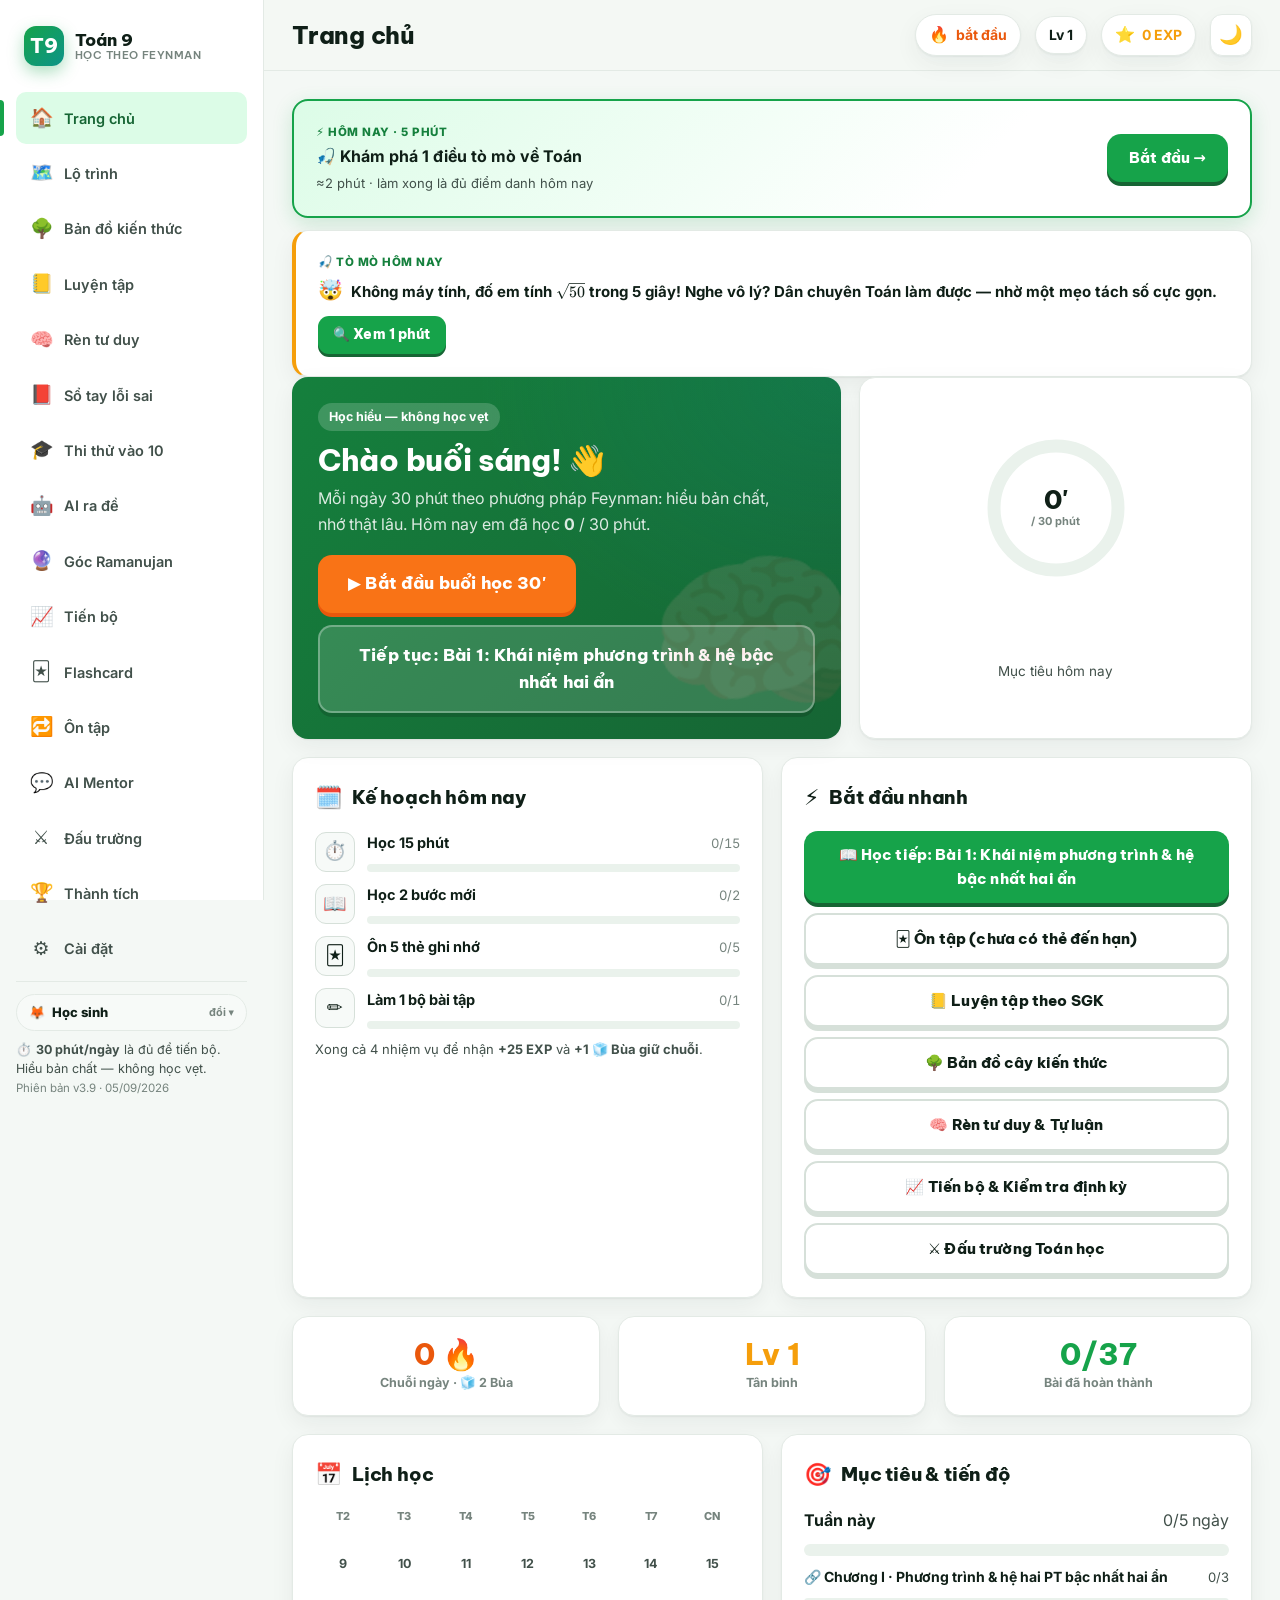
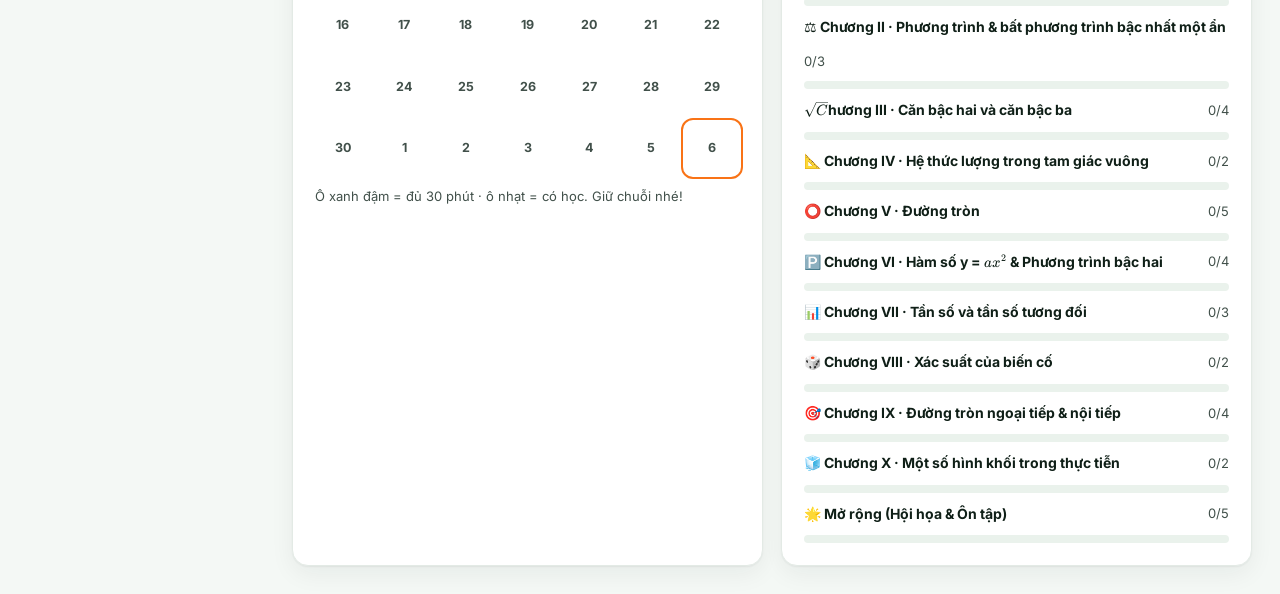
==== commit c2d6262e: "Add files via upload" ====
--- a/toan9-feynman/index.html
+++ b/toan9-feynman/index.html
@@ -12,6 +12,7 @@
   <link rel="preconnect" href="https://fonts.gstatic.com" crossorigin />
   <link href="https://fonts.googleapis.com/css2?family=Be+Vietnam+Pro:wght@500;600;700;800&family=Inter:wght@400;500;600;700&display=swap" rel="stylesheet" />
 
+  <link rel="stylesheet" href="assets/katex/katex.min.css" />
   <link rel="stylesheet" href="assets/css/styles.css" />
 
   <!-- Lưới an toàn: bắt lỗi nạp file (404) và lỗi chạy để không bao giờ trắng trang. -->
@@ -29,9 +30,18 @@
   <link rel="manifest" href="manifest.webmanifest" />
   <meta name="theme-color" content="#16a34a" />
   <script>
+    // Đăng ký SW + TỰ CẬP NHẬT: khi có bản mới trên máy chủ, tải lại trang đúng 1 lần
     if ("serviceWorker" in navigator && /^https?:$/.test(location.protocol)) {
       window.addEventListener("load", function () {
-        navigator.serviceWorker.register("sw.js").catch(function () {});
+        navigator.serviceWorker.register("sw.js").then(function (reg) {
+          try { reg.update(); } catch (e) {}
+          setInterval(function () { try { reg.update(); } catch (e) {} }, 60 * 60 * 1000);
+        }).catch(function () {});
+        var refreshed = false;
+        navigator.serviceWorker.addEventListener("controllerchange", function () {
+          if (refreshed) return; refreshed = true;
+          location.reload();
+        });
       });
     }
   </script>
@@ -49,8 +59,13 @@
       <nav class="nav">
         <a class="nav-item" href="#/dashboard"   data-route="dashboard"><span class="ic">🏠</span> Trang chủ</a>
         <a class="nav-item" href="#/lo-trinh"     data-route="lo-trinh"><span class="ic">🗺️</span> Lộ trình</a>
+        <a class="nav-item" href="#/ban-do"        data-route="ban-do"><span class="ic">🌳</span> Bản đồ kiến thức</a>
         <a class="nav-item" href="#/luyen-tap"    data-route="luyen-tap"><span class="ic">📒</span> Luyện tập</a>
         <a class="nav-item" href="#/tu-duy"        data-route="tu-duy"><span class="ic">🧠</span> Rèn tư duy</a>
+        <a class="nav-item" href="#/loi-sai"       data-route="loi-sai"><span class="ic">📕</span> Sổ tay lỗi sai</a>
+        <a class="nav-item" href="#/thi-thu"       data-route="thi-thu"><span class="ic">🎓</span> Thi thử vào 10</a>
+        <a class="nav-item" href="#/ai-de"         data-route="ai-de"><span class="ic">🤖</span> AI ra đề</a>
+        <a class="nav-item" href="#/ramanujan"     data-route="ramanujan"><span class="ic">🔮</span> Góc Ramanujan</a>
         <a class="nav-item" href="#/tien-bo"       data-route="tien-bo"><span class="ic">📈</span> Tiến bộ</a>
         <a class="nav-item" href="#/flashcard"    data-route="flashcard"><span class="ic">🃏</span> Flashcard</a>
         <a class="nav-item" href="#/on-tap"       data-route="on-tap"><span class="ic">🔁</span> Ôn tập <span class="nav-badge" data-badge="ontap">0</span></a>
@@ -116,6 +131,7 @@
   <canvas id="confetti"></canvas>
 
   <!-- Nạp script THEO ĐÚNG THỨ TỰ phụ thuộc. Mỗi file gắn vào window.App. -->
+  <script defer src="assets/katex/katex.min.js"></script>
   <script src="assets/js/data.js"></script>
   <script src="assets/js/storage.js"></script>
   <script src="assets/js/engine.js"></script>
--- a/toan9-feynman/assets/css/styles.css
+++ b/toan9-feynman/assets/css/styles.css
@@ -993,3 +993,391 @@
 .profile-row.active { border-color: var(--brand); background: var(--brand-soft); }
 .profile-row .pf-emoji { font-size: 20px; }
 .profile-row .pf-now { margin-left: auto; font-size: 11.5px; font-weight: 800; color: var(--brand-strong, var(--brand-deep)); }
+
+/* =========================================================================
+   LỊCH NHẮC TUẦN · KHU TRÒ CHƠI · ĐUA XE · MÊ CUNG
+   ========================================================================= */
+.remind-week { display: grid; grid-template-columns: repeat(auto-fill, minmax(96px, 1fr)); gap: 8px; padding: 4px 0 10px; }
+.rw-day { display: flex; flex-direction: column; gap: 5px; border: 1.5px solid var(--border); border-radius: 12px; padding: 7px; opacity: .65; }
+.rw-day.on { border-color: var(--brand); background: var(--brand-soft); opacity: 1; }
+.rw-toggle { border: 0; background: transparent; font-weight: 800; font-family: var(--font-body); cursor: pointer; color: var(--ink); font-size: 13px; }
+.rw-time { width: 100%; box-sizing: border-box; font-size: 12.5px; }
+
+.game-hub { display: grid; grid-template-columns: repeat(auto-fill, minmax(210px, 1fr)); gap: 12px; }
+.game-card {
+  text-align: left; cursor: pointer; display: grid; gap: 5px;
+  background: var(--surface); border: 1.5px solid var(--border); border-radius: 16px; padding: 16px;
+  font-family: var(--font-body); color: var(--ink); transition: transform .12s, border-color .15s;
+}
+.game-card:hover { transform: translateY(-2px); border-color: var(--brand); }
+.game-card .gc-emoji { font-size: 34px; }
+.game-card b { font-size: 15.5px; }
+.game-card span { font-size: 13px; color: var(--ink-soft); line-height: 1.45; }
+
+/* đua xe */
+.race-track { display: grid; gap: 10px; background: color-mix(in srgb, var(--ink) 6%, var(--surface)); border-radius: 14px; padding: 14px 10px; }
+.race-track .lane {
+  position: relative; height: 40px; border-radius: 10px;
+  background: repeating-linear-gradient(90deg, color-mix(in srgb, var(--ink) 14%, var(--surface)) 0 26px, color-mix(in srgb, var(--ink) 8%, var(--surface)) 26px 52px);
+}
+.race-track .car { position: absolute; left: 0; top: 50%; transform: translateY(-50%); font-size: 26px; transition: left .25s ease; }
+.race-track .flag { position: absolute; right: 4px; top: 50%; transform: translateY(-50%); font-size: 20px; }
+.race-hud { display: flex; justify-content: space-between; gap: 10px; margin-top: 8px; font-size: 13.5px; color: var(--ink-soft); }
+
+/* mê cung */
+.maze-hud { display: flex; justify-content: space-between; font-weight: 800; margin-bottom: 8px; }
+.maze-grid { display: grid; gap: 6px; }
+.mz-cell { aspect-ratio: 1; border-radius: 10px; background: color-mix(in srgb, var(--ink) 8%, var(--surface)); display: flex; align-items: center; justify-content: center; font-size: 22px; }
+.mz-cell.path { background: color-mix(in srgb, var(--brand) 14%, var(--surface)); outline: 1.5px dashed color-mix(in srgb, var(--brand) 40%, transparent); }
+.mz-cell.walked { background: var(--brand-soft); outline-color: var(--brand); }
+
+/* 🎣 Tạo hứng thú (hook mở bài) */
+.hook-panel {
+  border: 1.5px solid color-mix(in srgb, var(--brand) 35%, var(--border));
+  background: linear-gradient(150deg, color-mix(in srgb, var(--brand) 9%, var(--surface)), var(--surface) 65%);
+  border-radius: 16px; padding: 18px 20px;
+}
+.hook-eyebrow {
+  display: flex; align-items: center; gap: 8px;
+  font-size: 12px; font-weight: 800; letter-spacing: .4px; text-transform: uppercase;
+  color: var(--brand-strong, var(--brand-deep)); margin-bottom: 8px;
+}
+.hook-skip {
+  margin-left: auto; border: 0; background: transparent; cursor: pointer;
+  font-family: var(--font-body); font-size: 12px; font-weight: 700; color: var(--ink-faint);
+}
+.hook-skip:hover { color: var(--ink); }
+.hook-emoji { font-size: 46px; text-align: center; margin: 6px 0 10px; }
+.hook-q { font-size: 17px; font-weight: 700; line-height: 1.6; }
+.hook-think { color: var(--ink-soft); font-style: italic; font-size: 13.5px; margin: 10px 0 4px; }
+.hook-reveal {
+  border-left: 4px solid var(--brand); background: var(--brand-soft);
+  border-radius: 12px; padding: 12px 15px; margin-top: 12px; line-height: 1.65;
+  animation: hookin .35s ease;
+}
+@keyframes hookin { from { opacity: 0; transform: translateY(6px); } to { opacity: 1; transform: none; } }
+
+.app-ver { color: var(--ink-faint); font-size: 11.5px; }
+
+/* 🤖 AI Mentor (ChatGPT) */
+.ai-banner {
+  display: flex; align-items: center; gap: 8px; flex-wrap: wrap;
+  border: 1.5px solid var(--border); background: var(--surface-2, var(--bg));
+  border-radius: 12px; padding: 9px 13px; margin-bottom: 12px; font-size: 13.5px;
+}
+.ai-banner.on {
+  border-color: color-mix(in srgb, var(--brand) 45%, var(--border));
+  background: var(--brand-soft);
+}
+.ai-banner .btn { margin-left: auto; }
+
+.typing { display: inline-flex; gap: 4px; align-items: center; padding: 4px 2px; }
+.typing span {
+  width: 6px; height: 6px; border-radius: 50%; background: var(--ink-faint);
+  animation: typebounce 1.1s ease-in-out infinite;
+}
+.typing span:nth-child(2) { animation-delay: .18s; }
+.typing span:nth-child(3) { animation-delay: .36s; }
+@keyframes typebounce { 0%, 60%, 100% { transform: translateY(0); opacity: .5; } 30% { transform: translateY(-4px); opacity: 1; } }
+
+.ai-feedback {
+  border-left: 4px solid var(--brand); background: var(--brand-soft);
+  border-radius: 12px; padding: 11px 14px; margin-top: 10px; line-height: 1.65; font-size: 14px;
+  animation: hookin .3s ease;
+}
+.ai-feedback.err {
+  border-left-color: var(--accent, #f97316);
+  background: color-mix(in srgb, var(--accent, #f97316) 10%, var(--surface));
+}
+
+/* =========================================================================
+   AI MENTOR (ChatGPT)
+   ========================================================================= */
+.ai-banner {
+  display: flex; align-items: center; gap: 8px; flex-wrap: wrap;
+  border: 1.5px solid var(--border); background: var(--surface-2, var(--bg));
+  border-radius: 12px; padding: 9px 13px; margin-bottom: 12px; font-size: 13px; color: var(--ink-soft);
+}
+.ai-banner.on {
+  border-color: color-mix(in srgb, var(--brand) 45%, var(--border));
+  background: var(--brand-soft); color: var(--ink);
+}
+.ai-banner .btn { margin-left: auto; }
+
+/* 3 chấm đang gõ */
+.typing { display: inline-flex; gap: 5px; align-items: center; padding: 4px 2px; }
+.typing span {
+  width: 7px; height: 7px; border-radius: 50%; background: var(--brand);
+  opacity: .35; animation: typing 1.1s ease-in-out infinite;
+}
+.typing span:nth-child(2) { animation-delay: .18s; }
+.typing span:nth-child(3) { animation-delay: .36s; }
+@keyframes typing { 0%,100% { opacity: .3; transform: translateY(0); } 40% { opacity: 1; transform: translateY(-4px); } }
+
+/* nhận xét AI cho bài tự luận */
+.ai-feedback {
+  border-left: 4px solid var(--brand); background: var(--brand-soft);
+  border-radius: 12px; padding: 11px 14px; margin-top: 12px; line-height: 1.65; font-size: 14px;
+}
+.ai-feedback.err {
+  border-left-color: var(--rose-500, #f43f5e);
+  background: color-mix(in srgb, var(--rose-500, #f43f5e) 9%, var(--surface));
+}
+
+/* =========================================================================
+   SỔ TAY LỖI SAI
+   ========================================================================= */
+.mk-due-card { border-left: 4px solid var(--rose-500, #f43f5e); }
+.mk-summary { display: flex; gap: 20px; flex-wrap: wrap; }
+.mk-summary > div { text-align: center; }
+.mk-big { font-size: 28px; font-weight: 900; color: var(--brand-deep); line-height: 1.1; }
+.mk-list { display: grid; gap: 8px; }
+.mk-item {
+  display: flex; align-items: center; justify-content: space-between; gap: 10px;
+  border: 1.5px solid var(--border); border-radius: 12px; padding: 10px 13px;
+}
+.mk-info { display: flex; flex-direction: column; gap: 2px; min-width: 0; }
+.mk-src { font-size: 11.5px; font-weight: 800; color: var(--brand-strong, var(--brand-deep)); }
+.mk-q { font-size: 14px; font-weight: 600; }
+.mk-meta { font-size: 12px; color: var(--ink-faint); }
+.mk-progress { font-size: 13px; font-weight: 700; color: var(--ink-soft); margin-bottom: 8px; }
+.mk-result { margin-top: 12px; padding: 11px 14px; border-radius: 12px; line-height: 1.6; font-size: 14px; }
+.mk-result.ok { background: var(--brand-soft); border-left: 4px solid var(--brand); }
+.mk-result.no { background: color-mix(in srgb, var(--rose-500, #f43f5e) 9%, var(--surface)); border-left: 4px solid var(--rose-500, #f43f5e); }
+.empty-note { text-align: center; padding: 24px 18px; }
+.empty-note p { margin: 6px 0; }
+
+/* KaTeX: cỡ chữ hợp ngữ cảnh + không tràn dòng */
+.katex { font-size: 1.05em; }
+.q-text .katex, .prose .katex, .step-t .katex, .hook-q .katex { font-size: 1.08em; }
+.katex-display { margin: .4em 0; overflow-x: auto; overflow-y: hidden; }
+
+/* =========================================================================
+   BẢN ĐỒ CÂY KIẾN THỨC
+   ========================================================================= */
+.tree-top { display: flex; gap: 18px; align-items: center; flex-wrap: wrap; }
+.tree-overall { display: flex; align-items: center; gap: 12px; }
+.tree-big { font-size: 34px; font-weight: 900; color: var(--brand-deep); line-height: 1; }
+.tree-legend { display: flex; gap: 12px; flex-wrap: wrap; margin-left: auto; }
+.tl-item { display: flex; align-items: center; gap: 6px; font-size: 12.5px; color: var(--ink-soft); }
+.tl-dot { width: 18px; height: 18px; border-radius: 50%; display: inline-flex; align-items: center; justify-content: center; font-size: 11px; font-weight: 800; color: #fff; }
+
+/* màu 4 mức thành thạo */
+.lv0 .tn-dot, .tl-dot.lv0 { background: color-mix(in srgb, var(--ink) 18%, var(--surface)); color: var(--ink-faint); }
+.lv1 .tn-dot, .tl-dot.lv1 { background: var(--gold, #eab308); color: #fff; }
+.lv2 .tn-dot, .tl-dot.lv2 { background: var(--brand); color: #fff; }
+.lv3 .tn-dot, .tl-dot.lv3 { background: linear-gradient(135deg, #f59e0b, #f97316); color: #fff; box-shadow: 0 2px 8px color-mix(in srgb, #f97316 45%, transparent); }
+
+.tree-map { margin-top: 14px; position: relative; }
+.tree-chapter { display: flex; gap: 14px; position: relative; padding-bottom: 18px; }
+/* đường spine dọc nối các chương */
+.tree-chapter::before {
+  content: ""; position: absolute; left: 17px; top: 4px; bottom: -4px; width: 3px;
+  background: color-mix(in srgb, var(--brand) 25%, var(--border)); z-index: 0;
+}
+.tree-chapter:last-child::before { display: none; }
+.tree-spine-dot {
+  flex: none; width: 36px; height: 36px; border-radius: 50%; z-index: 1;
+  display: flex; align-items: center; justify-content: center; color: #fff; font-weight: 800; font-size: 15px;
+  box-shadow: 0 2px 6px rgba(0,0,0,.12);
+}
+.tree-chapter-body { flex: 1; min-width: 0; padding-top: 3px; }
+.tree-ch-head { display: flex; align-items: center; gap: 8px; margin-bottom: 8px; }
+.tree-ch-head b { font-size: 14.5px; }
+.tch-emoji { font-size: 18px; }
+.tch-pct { margin-left: auto; font-size: 12.5px; font-weight: 800; color: var(--brand-strong, var(--brand-deep)); }
+.tree-nodes { display: flex; flex-wrap: wrap; gap: 8px; }
+.tree-node {
+  display: flex; flex-direction: column; align-items: center; gap: 4px; width: 82px;
+  border: 0; background: transparent; cursor: pointer; font-family: var(--font-body); padding: 4px 2px;
+  border-radius: 10px; transition: transform .1s, background .15s;
+}
+.tree-node:hover { transform: translateY(-2px); background: var(--surface-2, var(--bg)); }
+.tn-dot {
+  width: 42px; height: 42px; border-radius: 14px; display: flex; align-items: center; justify-content: center;
+  font-size: 19px; font-weight: 800;
+}
+.tn-label { font-size: 10.5px; line-height: 1.25; text-align: center; color: var(--ink-soft);
+  display: -webkit-box; -webkit-line-clamp: 2; -webkit-box-orient: vertical; overflow: hidden; }
+
+/* =========================================================================
+   GAME v2 — HUB GRADIENT · ĐUA XE CANVAS · ĐỀN CỔ KHO BÁU
+   ========================================================================= */
+.game-card { position: relative; overflow: hidden; color: #fff; border: 0; }
+.game-card b { color: #fff; }
+.game-card span { color: rgba(255,255,255,.88); }
+.gc-race  { background: linear-gradient(135deg, #0ea5e9, #6366f1); }
+.gc-maze  { background: linear-gradient(135deg, #b45309, #7c2d12); }
+.gc-arena { background: linear-gradient(135deg, #dc2626, #7e22ce); }
+.game-card .gc-emoji { font-size: 40px; filter: drop-shadow(0 4px 8px rgba(0,0,0,.3)); }
+.gc-shine {
+  position: absolute; top: -60%; left: -30%; width: 55%; height: 220%;
+  background: linear-gradient(105deg, transparent, rgba(255,255,255,.28), transparent);
+  transform: rotate(18deg); transition: left .5s ease; pointer-events: none;
+}
+.game-card:hover .gc-shine { left: 110%; }
+
+/* độ khó */
+.race-level { display: flex; gap: 7px; align-items: center; margin-bottom: 10px; flex-wrap: wrap; }
+.tabchip {
+  border: 1.5px solid var(--border); background: var(--surface); color: var(--ink);
+  border-radius: 999px; padding: 5px 13px; font-family: var(--font-body); font-weight: 800; font-size: 13px; cursor: pointer;
+}
+.tabchip.active { border-color: var(--brand); background: var(--brand-soft); color: var(--brand-strong, var(--brand-deep)); }
+.tabchip:disabled { opacity: .5; cursor: default; }
+
+/* sân đua */
+.race-stage { position: relative; border-radius: 16px; overflow: hidden; box-shadow: 0 8px 24px rgba(0,0,0,.14); }
+#race-cv { display: block; width: 100%; height: auto; background: #4b5563; }
+.race-count {
+  position: absolute; inset: 0; display: flex; align-items: center; justify-content: center;
+  background: rgba(15,23,42,.45); z-index: 3;
+}
+.race-count span {
+  font-size: 64px; font-weight: 900; color: #fff; text-shadow: 0 4px 18px rgba(0,0,0,.5);
+  animation: cpop .8s ease infinite;
+}
+@keyframes cpop { 0% { transform: scale(.6); opacity: .4; } 30% { transform: scale(1.15); opacity: 1; } 100% { transform: scale(1); } }
+.race-hud2 {
+  position: absolute; left: 10px; right: 10px; top: 8px; display: grid; gap: 4px; z-index: 2;
+}
+.rh-row { display: flex; align-items: center; gap: 8px; font-size: 12.5px; font-weight: 800; color: #fff; text-shadow: 0 1px 3px rgba(0,0,0,.6); }
+.rh-bar { flex: 1; height: 8px; border-radius: 999px; background: rgba(255,255,255,.28); overflow: hidden; }
+.rh-bar span { display: block; height: 100%; background: linear-gradient(90deg, #34d399, #10b981); border-radius: 999px; transition: width .2s; }
+.rh-bar.ai span { background: linear-gradient(90deg, #f87171, #ef4444); }
+.race-streak {
+  position: absolute; right: 12px; bottom: 10px; z-index: 2;
+  background: rgba(0,0,0,.45); color: #fff; font-weight: 800; font-size: 13px;
+  border-radius: 999px; padding: 4px 12px; animation: cpop .4s ease;
+}
+
+/* đền cổ */
+.maze.temple .maze-grid { background: linear-gradient(160deg, #1c1917, #292524); padding: 12px; border-radius: 16px; box-shadow: inset 0 0 40px rgba(0,0,0,.6); }
+.maze.temple .mz-cell { background: #3f3a36; box-shadow: inset 0 2px 4px rgba(255,255,255,.05), inset 0 -3px 6px rgba(0,0,0,.45); border-radius: 8px; }
+.maze.temple .mz-cell.path { background: #57534e; outline: none; }
+.maze.temple .mz-cell.walked { background: linear-gradient(135deg, #14532d, #166534); box-shadow: inset 0 0 12px rgba(74,222,128,.35); }
+.maze.temple .mz-cell.here { background: linear-gradient(135deg, #92400e, #b45309); box-shadow: 0 0 16px rgba(251,191,36,.5); }
+.maze.temple .mz-cell.fog { filter: brightness(.45) blur(1px); }
+.mz-hero { display: inline-block; animation: hero-bounce 1s ease-in-out infinite; font-size: 24px; }
+@keyframes hero-bounce { 0%,100% { transform: translateY(0); } 50% { transform: translateY(-4px); } }
+.mz-door { display: inline-block; font-size: 22px; transform-origin: left center; }
+.mz-cell.door.opening .mz-door { animation: door-open .4s ease forwards; }
+@keyframes door-open { to { transform: perspective(200px) rotateY(-80deg); opacity: .4; } }
+.mz-gem { display: inline-block; font-size: 22px; animation: gem-pulse 1.4s ease-in-out infinite; }
+.mz-gem.dim { filter: brightness(.5); animation: none; }
+@keyframes gem-pulse { 0%,100% { transform: scale(1); filter: drop-shadow(0 0 4px rgba(103,232,249,.6)); } 50% { transform: scale(1.18); filter: drop-shadow(0 0 12px rgba(103,232,249,.95)); } }
+.mz-torch { animation: torch .5s ease-in-out infinite alternate; }
+.mz-torch.t2 { animation-delay: .25s; }
+@keyframes torch { from { transform: scale(1) rotate(-4deg); opacity: .85; } to { transform: scale(1.15) rotate(4deg); opacity: 1; } }
+.mz-flavor { font-style: italic; color: var(--ink-faint); }
+#maze-card.shake { animation: mzshake .4s ease; }
+@keyframes mzshake { 0%,100% { transform: translateX(0); } 20% { transform: translateX(-7px); } 40% { transform: translateX(6px); } 60% { transform: translateX(-4px); } 80% { transform: translateX(3px); } }
+
+/* =========================================================================
+   🎓 THI THỬ VÀO 10
+   ========================================================================= */
+.exam-best { border-left: 4px solid #f59e0b; font-size: 14px; }
+.exam-list { display: grid; gap: 10px; }
+.exam-card {
+  text-align: left; cursor: pointer; display: grid; gap: 5px;
+  background: var(--surface); border: 1.5px solid var(--border); border-radius: 15px; padding: 14px 16px;
+  font-family: var(--font-body); color: var(--ink); transition: transform .1s, border-color .15s;
+}
+.exam-card:hover { transform: translateY(-2px); border-color: var(--brand); }
+.ec-head { display: flex; align-items: center; gap: 8px; font-size: 15px; }
+.ec-best { margin-left: auto; font-size: 12px; font-weight: 800; color: #b45309; background: #fef3c7; border-radius: 999px; padding: 2px 10px; }
+.ec-new { margin-left: auto; font-size: 12px; font-weight: 700; color: var(--ink-faint); }
+.ec-desc { font-size: 13px; color: var(--ink-soft); line-height: 1.45; }
+.ec-meta { font-size: 12px; color: var(--ink-faint); font-weight: 700; }
+.exam-hist-row { display: flex; gap: 10px; align-items: center; padding: 6px 0; border-bottom: 1px dashed var(--border); font-size: 13.5px; }
+.exam-hist-row:last-child { border-bottom: 0; }
+.exam-hist-row b { margin-left: auto; color: var(--brand-deep); }
+
+.exam-timerbar {
+  position: sticky; top: 0; z-index: 20; display: flex; align-items: center; gap: 12px;
+  background: var(--surface); border: 1.5px solid var(--border); border-radius: 13px;
+  padding: 9px 14px; box-shadow: 0 4px 14px rgba(0,0,0,.08); font-size: 13.5px; font-weight: 700;
+}
+.exam-timerbar b { margin-left: auto; font-size: 19px; font-variant-numeric: tabular-nums; color: var(--brand-deep); }
+.exam-timerbar.danger { border-color: #ef4444; }
+.exam-timerbar.danger b { color: #dc2626; animation: cpop 1s ease infinite; }
+
+.exam-q { background: var(--surface); border: 1.5px solid var(--border); border-radius: 14px; padding: 13px 16px; margin-top: 12px; }
+.eq-head { display: flex; align-items: center; gap: 8px; margin-bottom: 6px; }
+.eq-pts { margin-left: auto; font-size: 12px; font-weight: 800; color: var(--brand-strong, var(--brand-deep)); background: var(--brand-soft); border-radius: 999px; padding: 2px 10px; }
+.eq-text { font-size: 14.5px; line-height: 1.6; }
+.ex-opt.selected { border-color: var(--brand); background: var(--brand-soft); font-weight: 800; }
+.exam-q.eq-ok { border-left: 4px solid var(--brand); }
+.exam-q.eq-no { border-left: 4px solid #ef4444; }
+.sol-block { margin-top: 8px; background: var(--surface-2, var(--bg)); border-radius: 10px; padding: 9px 13px; font-size: 13.5px; }
+.sol-block ol { margin: 6px 0 0 18px; padding: 0; display: grid; gap: 3px; }
+
+.exam-score { text-align: center; padding: 22px 16px; }
+.exam-score.gold { background: linear-gradient(150deg, #fffbeb, var(--surface)); border-color: #f59e0b; }
+.es-emoji { font-size: 44px; }
+.es-score { font-size: 46px; font-weight: 900; color: var(--brand-deep); line-height: 1.1; }
+.es-score span { font-size: 20px; color: var(--ink-faint); font-weight: 700; }
+.es-rank { font-size: 15px; margin: 4px 0; }
+
+/* 🔒 chế độ nghiêm */
+.locked-card { text-align: center; padding: 22px 18px; }
+.lk-emoji { font-size: 44px; }
+.lk-req {
+  display: flex; align-items: center; gap: 8px; flex-wrap: wrap; justify-content: center;
+  border: 1.5px dashed var(--border); border-radius: 12px; padding: 9px 13px; margin-top: 10px; font-size: 14px;
+}
+.lk-req.ok { border-style: solid; border-color: var(--brand); background: var(--brand-soft); }
+.lk-req .soft { font-size: 12.5px; }
+
+/* =========================================================================
+   🔮 GÓC RAMANUJAN
+   ========================================================================= */
+.rama-intro { background: linear-gradient(150deg, color-mix(in srgb, #8b5cf6 10%, var(--surface)), var(--surface) 70%); border-color: color-mix(in srgb, #8b5cf6 30%, var(--border)); }
+.rama-steps { display: flex; gap: 6px; flex-wrap: wrap; margin-top: 10px; }
+.rama-steps span { font-size: 12px; font-weight: 800; background: color-mix(in srgb, #8b5cf6 14%, var(--surface)); color: #6d28d9; border-radius: 999px; padding: 4px 11px; }
+.rama-progress { display: flex; align-items: center; gap: 16px; flex-wrap: wrap; margin-top: 12px; }
+.rama-progress .prog { flex: 1; min-width: 140px; height: 10px; border-radius: 999px; background: var(--border); overflow: hidden; }
+.rama-progress .prog span { display: block; height: 100%; background: linear-gradient(90deg, #a78bfa, #7c3aed); border-radius: 999px; }
+.rama-list { display: grid; gap: 9px; }
+.rama-card {
+  display: flex; align-items: center; gap: 12px; text-align: left; cursor: pointer; width: 100%;
+  background: var(--surface); border: 1.5px solid var(--border); border-radius: 14px; padding: 12px 15px;
+  font-family: var(--font-body); color: var(--ink); transition: transform .1s, border-color .15s;
+}
+.rama-card:hover { transform: translateY(-2px); border-color: #8b5cf6; }
+.rama-card.done { border-color: color-mix(in srgb, var(--brand) 45%, var(--border)); background: var(--brand-soft); }
+.rc-emoji { font-size: 26px; }
+.rc-body { display: flex; flex-direction: column; gap: 2px; min-width: 0; }
+.rc-body b { font-size: 14.5px; }
+.rc-meta { font-size: 12px; color: var(--ink-faint); }
+.rc-go { margin-left: auto; color: var(--ink-faint); font-size: 18px; }
+
+.rama-head { display: flex; align-items: center; gap: 11px; margin-bottom: 10px; }
+.rh-emoji { font-size: 30px; }
+.rama-story { font-size: 14px; line-height: 1.65; border-left: 4px solid #8b5cf6; }
+.rama-table { width: 100%; border-collapse: collapse; margin: 4px 0; font-size: 15px; }
+.rama-table td { padding: 8px 10px; border-bottom: 1px dashed var(--border); }
+.rama-table tr:last-child td { border-bottom: 0; }
+.rama-table .rt-eq { color: var(--ink-faint); width: 24px; text-align: center; }
+.rama-table td:last-child { color: var(--brand-deep); }
+.rama-hint { font-size: 13.5px; color: var(--ink-soft); font-style: italic; margin: 8px 0 0; }
+.rama-rule { font-size: 15px; line-height: 1.7; border-left: 4px solid #8b5cf6; background: color-mix(in srgb, #8b5cf6 8%, var(--surface)); }
+.rama-rule.mini { font-size: 13.5px; padding: 10px 14px; }
+.rama-proof { margin: 0 0 0 18px; padding: 0; display: grid; gap: 7px; font-size: 14px; line-height: 1.6; }
+
+/* ⚡ Hôm nay 5 phút · 🎣 Tò mò hôm nay */
+.today5 {
+  display: flex; align-items: center; gap: 14px; flex-wrap: wrap;
+  border: 2px solid var(--brand); background: linear-gradient(135deg, var(--brand-soft), var(--surface) 70%);
+  box-shadow: 0 6px 20px color-mix(in srgb, var(--brand) 18%, transparent);
+}
+.today5.done { border-color: var(--border); background: var(--surface); box-shadow: none; }
+.t5-left { display: flex; flex-direction: column; gap: 3px; flex: 1; min-width: 200px; }
+.t5-left b { font-size: 16px; }
+.t5-left .soft { font-size: 13px; }
+.t5-eyebrow { font-size: 11.5px; font-weight: 800; letter-spacing: .5px; color: var(--brand-strong, var(--brand-deep)); }
+.today5 .btn { white-space: nowrap; }
+.hod { margin-top: 12px; border-left: 4px solid #f59e0b; }
+.hod-q { font-size: 15px; font-weight: 700; line-height: 1.55; margin-top: 4px; }
+.hod-emoji { font-size: 20px; margin-right: 4px; }
+.hod .hook-reveal { margin-top: 10px; }
